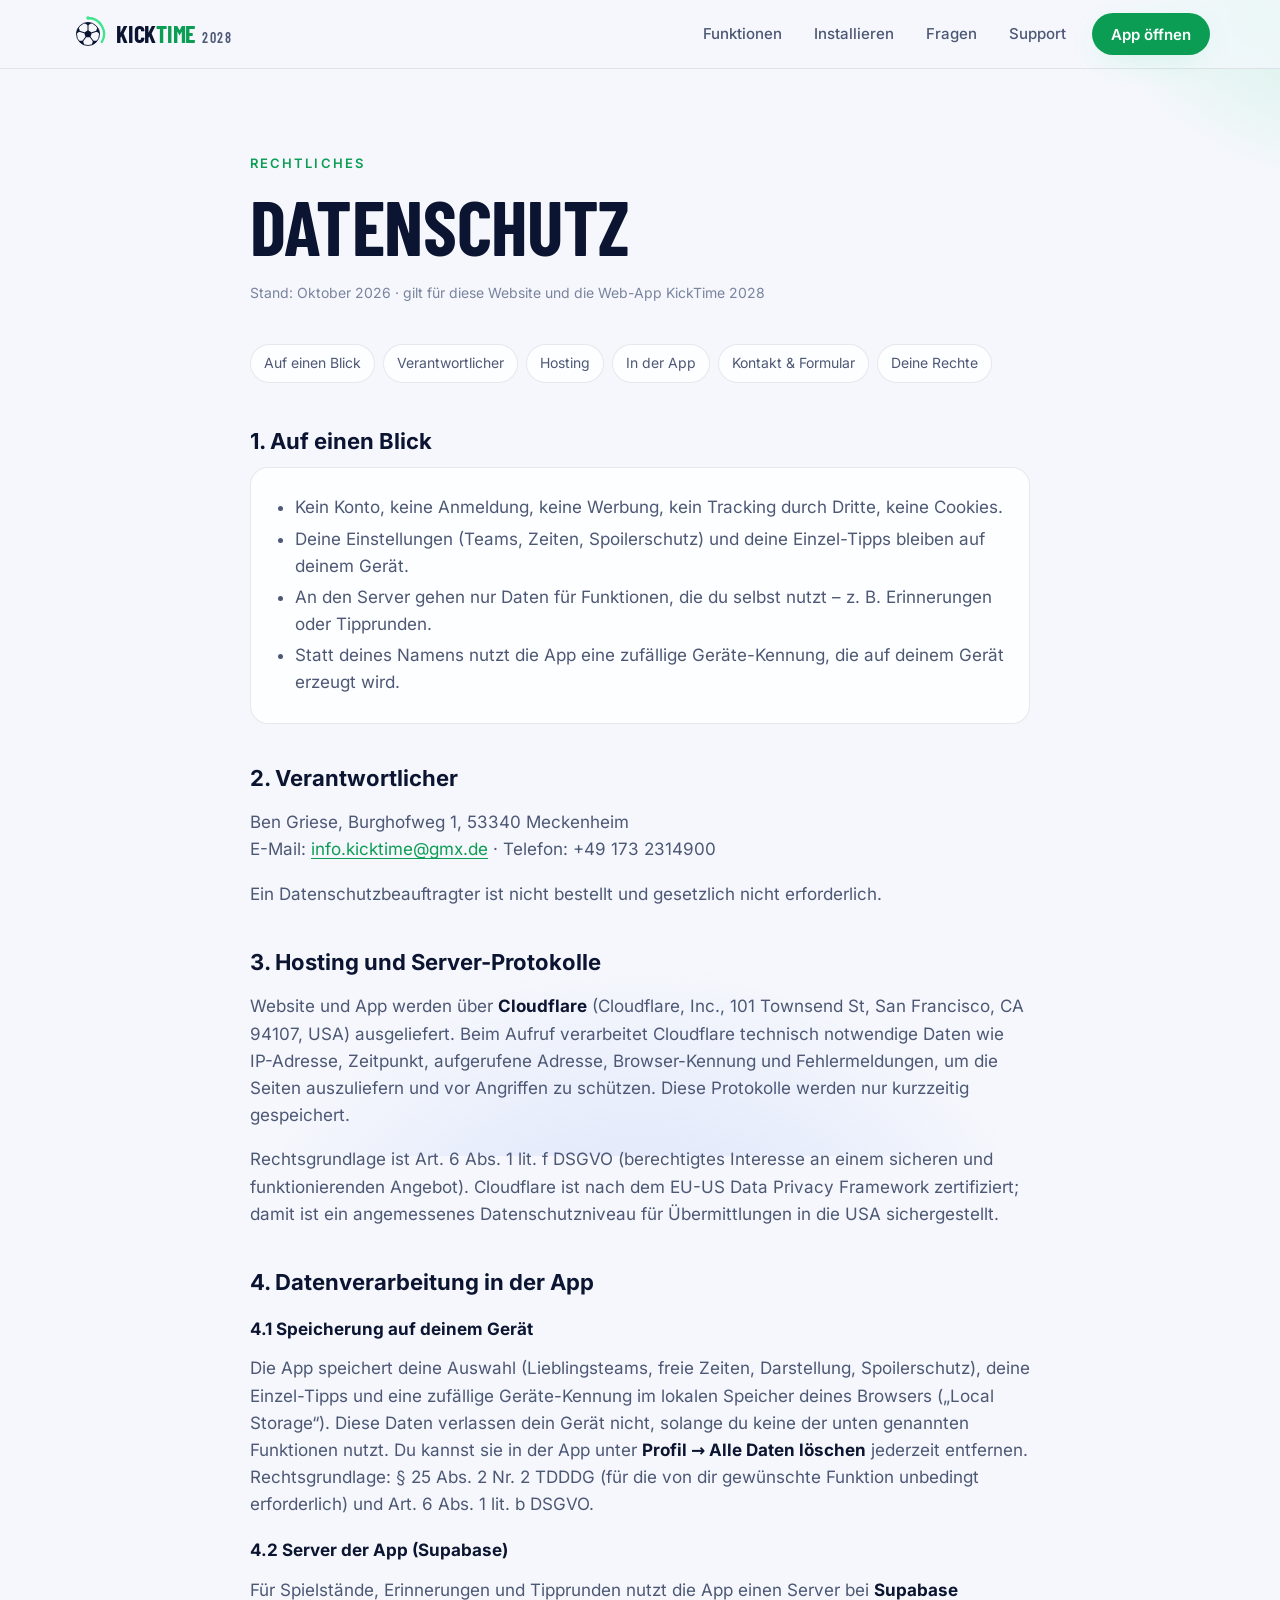
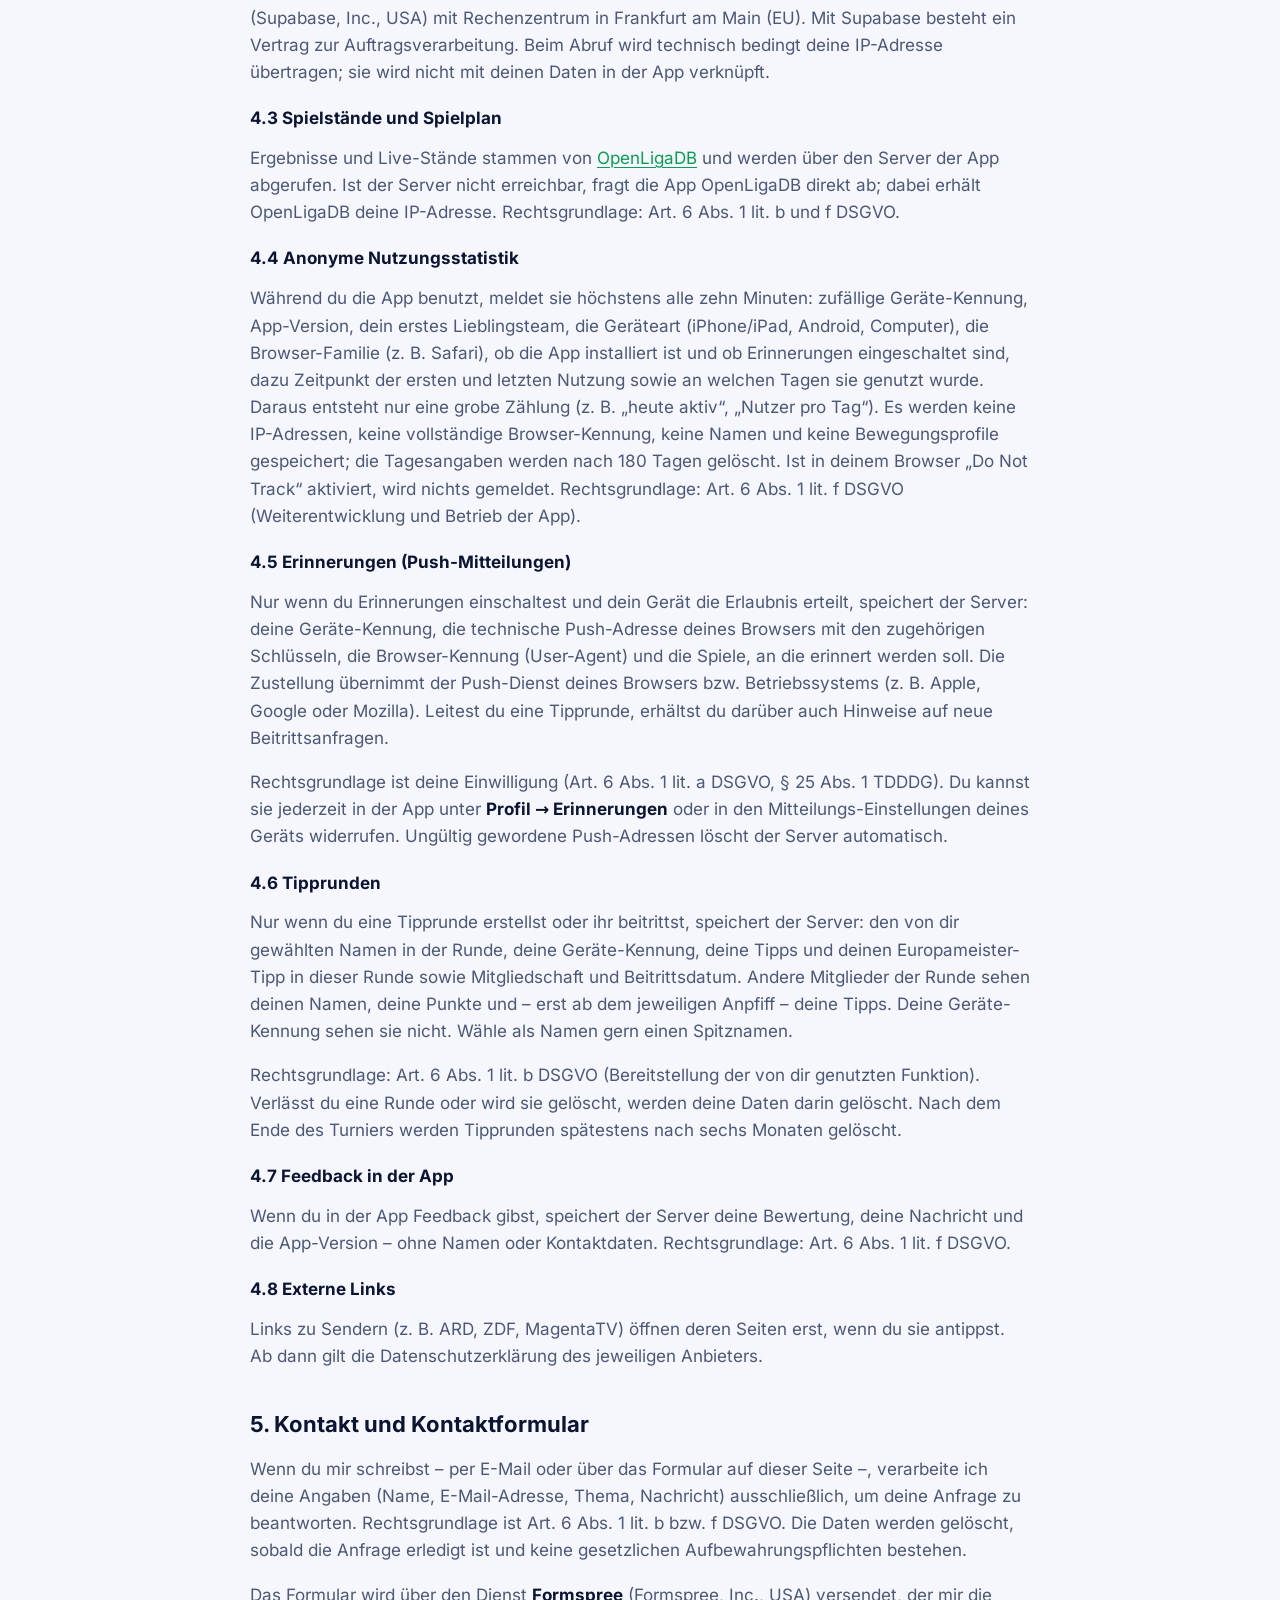
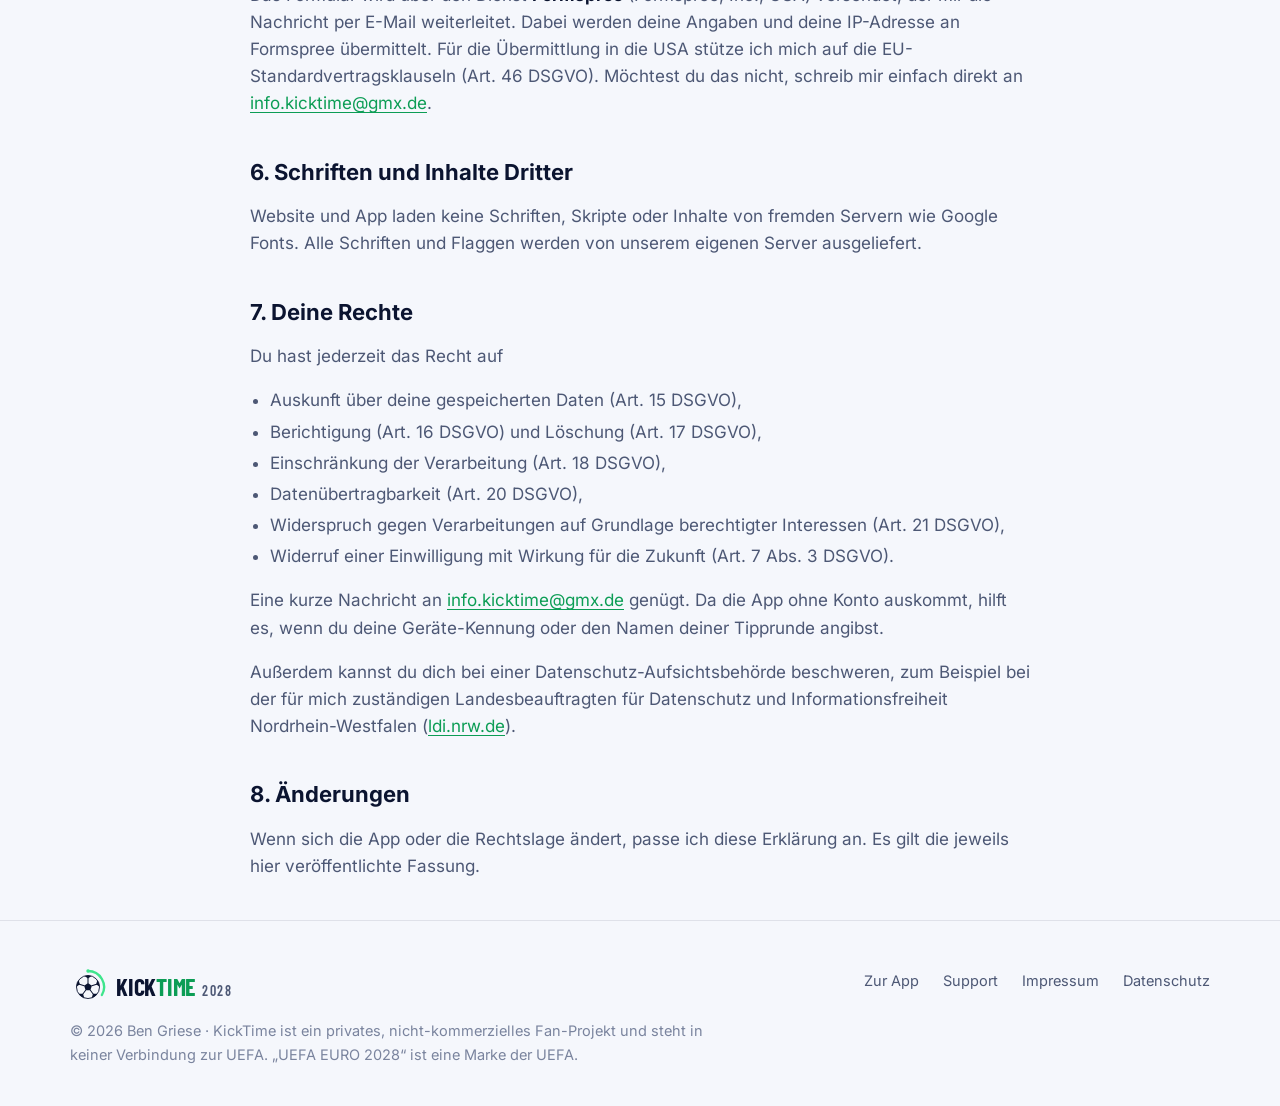
==== datenschutz.html @ e30896d9 "Datenschutz: Nutzungsstatistik genauer beschrieben Geräteart, Browser-Familie, installiert/Erinnerun" ====
<!doctype html>
<html lang="de" class="no-js">
  <head>
    <meta charset="utf-8" />
    <meta name="viewport" content="width=device-width, initial-scale=1, viewport-fit=cover" />
    <title>Datenschutz · KickTime 2028</title>
    <meta name="description" content="Datenschutzerklärung für die Website und die Web-App KickTime 2028." />
    <meta name="theme-color" content="#070c1b" />
    <link rel="icon" href="favicon.svg" type="image/svg+xml" />
    <link rel="apple-touch-icon" href="apple-touch-icon.png" />
    <link rel="preload" href="assets/fonts/barlow-condensed-700.woff2" as="font" type="font/woff2" crossorigin />
        <link rel="stylesheet" href="assets/css/style.css" />
    <meta name="robots" content="noindex, follow" />
    <script>
      document.documentElement.classList.replace("no-js", "js");
    </script>
  </head>
  <body>
    <a class="skip-link" href="#inhalt">Zum Inhalt springen</a>

    <header class="site-header">
      <div class="container header-inner">
        <a class="brand" href="./" aria-label="KickTime 2028 – Startseite">
          <img src="assets/img/logo.svg" alt="" width="36" height="36" />
          <span class="wordmark">Kick<b>Time</b><small>2028</small></span>
        </a>
        <button class="menu-toggle" type="button" aria-controls="nav" aria-expanded="false">
          <span class="sr-only">Menü</span>
          <svg viewBox="0 0 24 24" fill="none" stroke="currentColor" stroke-width="2" stroke-linecap="round" aria-hidden="true">
            <path d="M4 7h16M4 12h16M4 17h16" />
          </svg>
        </button>
        <nav class="nav" id="nav" aria-label="Hauptnavigation">
          <a href="./#funktionen">Funktionen</a>
          <a href="./#installieren">Installieren</a>
          <a href="./#fragen">Fragen</a>
          <a href="./#support">Support</a>
          <a class="btn btn-primary btn-sm" href="https://app.kicktime2028.de">App öffnen</a>
        </nav>
      </div>
    </header>

    <main id="inhalt" class="legal">
      <div class="container legal-wrap">
        <span class="eyebrow">Rechtliches</span>
        <h1 class="display">Datenschutz</h1>
        <p class="updated">Stand: Oktober 2026 · gilt für diese Website und die Web-App KickTime 2028</p>

        <ul class="toc" aria-label="Inhalt">
          <li><a href="#kurz">Auf einen Blick</a></li>
          <li><a href="#verantwortlich">Verantwortlicher</a></li>
          <li><a href="#hosting">Hosting</a></li>
          <li><a href="#app">In der App</a></li>
          <li><a href="#kontakt">Kontakt &amp; Formular</a></li>
          <li><a href="#rechte">Deine Rechte</a></li>
        </ul>

        <h2 id="kurz">1. Auf einen Blick</h2>
        <div class="card">
          <ul>
            <li>Kein Konto, keine Anmeldung, keine Werbung, kein Tracking durch Dritte, keine Cookies.</li>
            <li>Deine Einstellungen (Teams, Zeiten, Spoilerschutz) und deine Einzel-Tipps bleiben auf deinem Gerät.</li>
            <li>An den Server gehen nur Daten für Funktionen, die du selbst nutzt – z. B. Erinnerungen oder Tipprunden.</li>
            <li>Statt deines Namens nutzt die App eine zufällige Geräte-Kennung, die auf deinem Gerät erzeugt wird.</li>
          </ul>
        </div>

        <h2 id="verantwortlich">2. Verantwortlicher</h2>
        <p>
          Ben Griese, Burghofweg 1, 53340 Meckenheim<br />
          E-Mail: <a href="mailto:info.kicktime@gmx.de">info.kicktime@gmx.de</a> · Telefon: +49 173 2314900
        </p>
        <p>Ein Datenschutzbeauftragter ist nicht bestellt und gesetzlich nicht erforderlich.</p>

        <h2 id="hosting">3. Hosting und Server-Protokolle</h2>
        <p>
          Website und App werden über <strong>Cloudflare</strong> (Cloudflare, Inc., 101 Townsend St,
          San Francisco, CA 94107, USA) ausgeliefert. Beim Aufruf verarbeitet Cloudflare technisch
          notwendige Daten wie IP-Adresse, Zeitpunkt, aufgerufene Adresse, Browser-Kennung und
          Fehlermeldungen, um die Seiten auszuliefern und vor Angriffen zu schützen. Diese Protokolle
          werden nur kurzzeitig gespeichert.
        </p>
        <p>
          Rechtsgrundlage ist Art. 6 Abs. 1 lit. f DSGVO (berechtigtes Interesse an einem sicheren und
          funktionierenden Angebot). Cloudflare ist nach dem EU-US Data Privacy Framework zertifiziert;
          damit ist ein angemessenes Datenschutzniveau für Übermittlungen in die USA sichergestellt.
        </p>

        <h2 id="app">4. Datenverarbeitung in der App</h2>

        <h3>4.1 Speicherung auf deinem Gerät</h3>
        <p>
          Die App speichert deine Auswahl (Lieblingsteams, freie Zeiten, Darstellung, Spoilerschutz),
          deine Einzel-Tipps und eine zufällige Geräte-Kennung im lokalen Speicher deines Browsers
          („Local Storage“). Diese Daten verlassen dein Gerät nicht, solange du keine der unten
          genannten Funktionen nutzt. Du kannst sie in der App unter <strong>Profil → Alle Daten löschen</strong>
          jederzeit entfernen. Rechtsgrundlage: § 25 Abs. 2 Nr. 2 TDDDG (für die von dir gewünschte
          Funktion unbedingt erforderlich) und Art. 6 Abs. 1 lit. b DSGVO.
        </p>

        <h3>4.2 Server der App (Supabase)</h3>
        <p>
          Für Spielstände, Erinnerungen und Tipprunden nutzt die App einen Server bei
          <strong>Supabase</strong> (Supabase, Inc., USA) mit Rechenzentrum in Frankfurt am Main (EU).
          Mit Supabase besteht ein Vertrag zur Auftragsverarbeitung. Beim Abruf wird technisch bedingt
          deine IP-Adresse übertragen; sie wird nicht mit deinen Daten in der App verknüpft.
        </p>

        <h3>4.3 Spielstände und Spielplan</h3>
        <p>
          Ergebnisse und Live-Stände stammen von <a href="https://www.openligadb.de" rel="noopener">OpenLigaDB</a>
          und werden über den Server der App abgerufen. Ist der Server nicht erreichbar, fragt die App
          OpenLigaDB direkt ab; dabei erhält OpenLigaDB deine IP-Adresse. Rechtsgrundlage: Art. 6 Abs. 1
          lit. b und f DSGVO.
        </p>

        <h3>4.4 Anonyme Nutzungsstatistik</h3>
        <p>
          Während du die App benutzt, meldet sie höchstens alle zehn Minuten: zufällige
          Geräte-Kennung, App-Version, dein erstes Lieblingsteam, die Geräteart (iPhone/iPad,
          Android, Computer), die Browser-Familie (z.&nbsp;B. Safari), ob die App installiert ist und
          ob Erinnerungen eingeschaltet sind, dazu Zeitpunkt der ersten und letzten Nutzung sowie
          an welchen Tagen sie genutzt wurde. Daraus entsteht nur eine grobe Zählung (z.&nbsp;B.
          „heute aktiv“, „Nutzer pro Tag“). Es werden keine IP-Adressen, keine vollständige
          Browser-Kennung, keine Namen und keine Bewegungsprofile gespeichert; die Tagesangaben
          werden nach 180 Tagen gelöscht. Ist in deinem Browser „Do Not Track“ aktiviert, wird nichts
          gemeldet. Rechtsgrundlage: Art. 6 Abs. 1 lit. f DSGVO (Weiterentwicklung und Betrieb der
          App).
        </p>

        <h3>4.5 Erinnerungen (Push-Mitteilungen)</h3>
        <p>
          Nur wenn du Erinnerungen einschaltest und dein Gerät die Erlaubnis erteilt, speichert der
          Server: deine Geräte-Kennung, die technische Push-Adresse deines Browsers mit den zugehörigen
          Schlüsseln, die Browser-Kennung (User-Agent) und die Spiele, an die erinnert werden soll. Die
          Zustellung übernimmt der Push-Dienst deines Browsers bzw. Betriebssystems (z. B. Apple,
          Google oder Mozilla). Leitest du eine Tipprunde, erhältst du darüber auch Hinweise auf neue
          Beitrittsanfragen.
        </p>
        <p>
          Rechtsgrundlage ist deine Einwilligung (Art. 6 Abs. 1 lit. a DSGVO, § 25 Abs. 1 TDDDG). Du
          kannst sie jederzeit in der App unter <strong>Profil → Erinnerungen</strong> oder in den
          Mitteilungs-Einstellungen deines Geräts widerrufen. Ungültig gewordene Push-Adressen löscht
          der Server automatisch.
        </p>

        <h3>4.6 Tipprunden</h3>
        <p>
          Nur wenn du eine Tipprunde erstellst oder ihr beitrittst, speichert der Server: den von dir
          gewählten Namen in der Runde, deine Geräte-Kennung, deine Tipps und deinen Europameister-Tipp
          in dieser Runde sowie Mitgliedschaft und Beitrittsdatum. Andere Mitglieder der Runde sehen
          deinen Namen, deine Punkte und – erst ab dem jeweiligen Anpfiff – deine Tipps. Deine
          Geräte-Kennung sehen sie nicht. Wähle als Namen gern einen Spitznamen.
        </p>
        <p>
          Rechtsgrundlage: Art. 6 Abs. 1 lit. b DSGVO (Bereitstellung der von dir genutzten Funktion).
          Verlässt du eine Runde oder wird sie gelöscht, werden deine Daten darin gelöscht. Nach dem
          Ende des Turniers werden Tipprunden spätestens nach sechs Monaten gelöscht.
        </p>

        <h3>4.7 Feedback in der App</h3>
        <p>
          Wenn du in der App Feedback gibst, speichert der Server deine Bewertung, deine Nachricht und
          die App-Version – ohne Namen oder Kontaktdaten. Rechtsgrundlage: Art. 6 Abs. 1 lit. f DSGVO.
        </p>

        <h3>4.8 Externe Links</h3>
        <p>
          Links zu Sendern (z. B. ARD, ZDF, MagentaTV) öffnen deren Seiten erst, wenn du sie antippst.
          Ab dann gilt die Datenschutzerklärung des jeweiligen Anbieters.
        </p>

        <h2 id="kontakt">5. Kontakt und Kontaktformular</h2>
        <p>
          Wenn du mir schreibst – per E-Mail oder über das Formular auf dieser Seite –, verarbeite ich
          deine Angaben (Name, E-Mail-Adresse, Thema, Nachricht) ausschließlich, um deine Anfrage zu
          beantworten. Rechtsgrundlage ist Art. 6 Abs. 1 lit. b bzw. f DSGVO. Die Daten werden gelöscht,
          sobald die Anfrage erledigt ist und keine gesetzlichen Aufbewahrungspflichten bestehen.
        </p>
        <p>
          Das Formular wird über den Dienst <strong>Formspree</strong> (Formspree, Inc., USA)
          versendet, der mir die Nachricht per E-Mail weiterleitet. Dabei werden deine Angaben und deine
          IP-Adresse an Formspree übermittelt. Für die Übermittlung in die USA stütze ich mich auf die
          EU-Standardvertragsklauseln (Art. 46 DSGVO). Möchtest du das nicht, schreib mir einfach direkt
          an <a href="mailto:info.kicktime@gmx.de">info.kicktime@gmx.de</a>.
        </p>

        <h2>6. Schriften und Inhalte Dritter</h2>
        <p>
          Website und App laden keine Schriften, Skripte oder Inhalte von fremden Servern wie Google
          Fonts. Alle Schriften und Flaggen werden von unserem eigenen Server ausgeliefert.
        </p>

        <h2 id="rechte">7. Deine Rechte</h2>
        <p>Du hast jederzeit das Recht auf</p>
        <ul>
          <li>Auskunft über deine gespeicherten Daten (Art. 15 DSGVO),</li>
          <li>Berichtigung (Art. 16 DSGVO) und Löschung (Art. 17 DSGVO),</li>
          <li>Einschränkung der Verarbeitung (Art. 18 DSGVO),</li>
          <li>Datenübertragbarkeit (Art. 20 DSGVO),</li>
          <li>Widerspruch gegen Verarbeitungen auf Grundlage berechtigter Interessen (Art. 21 DSGVO),</li>
          <li>Widerruf einer Einwilligung mit Wirkung für die Zukunft (Art. 7 Abs. 3 DSGVO).</li>
        </ul>
        <p>
          Eine kurze Nachricht an <a href="mailto:info.kicktime@gmx.de">info.kicktime@gmx.de</a> genügt.
          Da die App ohne Konto auskommt, hilft es, wenn du deine Geräte-Kennung oder den Namen deiner
          Tipprunde angibst.
        </p>
        <p>
          Außerdem kannst du dich bei einer Datenschutz-Aufsichtsbehörde beschweren, zum Beispiel bei
          der für mich zuständigen Landesbeauftragten für Datenschutz und Informationsfreiheit
          Nordrhein-Westfalen (<a href="https://www.ldi.nrw.de" rel="noopener">ldi.nrw.de</a>).
        </p>

        <h2>8. Änderungen</h2>
        <p>
          Wenn sich die App oder die Rechtslage ändert, passe ich diese Erklärung an. Es gilt die jeweils
          hier veröffentlichte Fassung.
        </p>
      </div>
    </main>

    <footer class="site-footer">
      <div class="container">
        <div class="footer-grid">
          <a class="brand" href="./" aria-label="KickTime 2028 – Startseite">
            <img src="assets/img/logo.svg" alt="" width="32" height="32" />
            <span class="wordmark">Kick<b>Time</b><small>2028</small></span>
          </a>
          <nav class="footer-links" aria-label="Rechtliches">
            <a href="https://app.kicktime2028.de">Zur App</a>
            <a href="./#support">Support</a>
            <a href="impressum.html">Impressum</a>
            <a href="datenschutz.html">Datenschutz</a>
          </nav>
        </div>
        <p>
          © <span data-year>2026</span> Ben Griese · KickTime ist ein privates, nicht-kommerzielles Fan-Projekt und steht in keiner Verbindung zur UEFA. „UEFA EURO 2028“ ist eine Marke der UEFA.
        </p>
      </div>
    </footer>

    <script src="assets/js/main.js" defer></script>
  </body>
</html>
---- assets/css/style.css ----
/* ==========================================================================
   KickTime 2028 – Support- & Infoseite
   Farben und Schriften wie in der App (dunkles Navy, Rasengrün).
   ========================================================================== */

@font-face {
  font-family: "Inter";
  font-style: normal;
  font-weight: 100 900;
  font-display: swap;
  src: url("../fonts/inter-latin-wght.woff2") format("woff2-variations");
}
@font-face {
  font-family: "Barlow Condensed";
  font-style: normal;
  font-weight: 600;
  font-display: swap;
  src: url("../fonts/barlow-condensed-600.woff2") format("woff2");
}
@font-face {
  font-family: "Barlow Condensed";
  font-style: normal;
  font-weight: 700;
  font-display: swap;
  src: url("../fonts/barlow-condensed-700.woff2") format("woff2");
}

:root {
  --bg: #070c1b;
  --bg-2: #0b1430;
  --card: rgba(255, 255, 255, 0.045);
  --card-solid: #111a33;
  --card-hover: rgba(255, 255, 255, 0.075);
  --border: rgba(255, 255, 255, 0.09);
  --border-strong: rgba(255, 255, 255, 0.16);
  --text: #f3f5fb;
  --muted: #a3acc4;
  --faint: #6f7a96;
  --primary: #3ee58c;
  --primary-ink: #052615;
  --primary-soft: rgba(62, 229, 140, 0.12);
  --gold: #f4c95d;
  --live: #ff5a4f;
  --glow-1: rgba(62, 229, 140, 0.22);
  --glow-2: rgba(70, 110, 255, 0.22);
  --shadow: 0 30px 80px -20px rgba(0, 0, 0, 0.6);
  --radius: 22px;
  --display: "Barlow Condensed", "Inter", system-ui, sans-serif;
  --sans: "Inter", system-ui, -apple-system, "Segoe UI", Roboto, sans-serif;
  color-scheme: dark;
}

@media (prefers-color-scheme: light) {
  :root {
    --bg: #f5f7fc;
    --bg-2: #eaeef8;
    --card: rgba(255, 255, 255, 0.8);
    --card-solid: #ffffff;
    --card-hover: #ffffff;
    --border: rgba(11, 20, 48, 0.09);
    --border-strong: rgba(11, 20, 48, 0.16);
    --text: #0b1430;
    --muted: #4d5875;
    --faint: #7a849e;
    --primary: #0c9d55;
    --primary-ink: #ffffff;
    --primary-soft: rgba(12, 157, 85, 0.1);
    --gold: #b7860b;
    --glow-1: rgba(62, 229, 140, 0.25);
    --glow-2: rgba(90, 130, 255, 0.18);
    --shadow: 0 30px 70px -25px rgba(11, 20, 48, 0.35);
    color-scheme: light;
  }
}

*,
*::before,
*::after {
  box-sizing: border-box;
}

html {
  scroll-behavior: smooth;
  scroll-padding-top: 84px;
  -webkit-text-size-adjust: 100%;
}

body {
  margin: 0;
  font-family: var(--sans);
  font-size: 17px;
  line-height: 1.6;
  color: var(--text);
  background: var(--bg);
  -webkit-font-smoothing: antialiased;
  overflow-x: hidden;
}

/* weiche Lichtflecken im Hintergrund */
body::before {
  content: "";
  position: fixed;
  inset: -20vmax;
  z-index: -1;
  background:
    radial-gradient(40vmax 30vmax at 15% 0%, var(--glow-2), transparent 60%),
    radial-gradient(35vmax 30vmax at 90% 15%, var(--glow-1), transparent 60%),
    radial-gradient(50vmax 40vmax at 50% 110%, var(--glow-2), transparent 65%);
  pointer-events: none;
}

img {
  max-width: 100%;
  display: block;
}

a {
  color: var(--primary);
  text-decoration-thickness: 1px;
  text-underline-offset: 3px;
}

:focus-visible {
  outline: 3px solid var(--primary);
  outline-offset: 3px;
  border-radius: 8px;
}

.container {
  width: min(1140px, 100% - 32px);
  margin-inline: auto;
}

.sr-only {
  position: absolute;
  width: 1px;
  height: 1px;
  overflow: hidden;
  clip: rect(0 0 0 0);
  white-space: nowrap;
}

.skip-link {
  position: absolute;
  left: 16px;
  top: -60px;
  z-index: 100;
  padding: 10px 16px;
  border-radius: 999px;
  background: var(--primary);
  color: var(--primary-ink);
  font-weight: 600;
  text-decoration: none;
}
.skip-link:focus {
  top: 12px;
}

/* ---------- Typo ---------- */

h1,
h2,
h3 {
  margin: 0;
  line-height: 1.05;
}

.display {
  font-family: var(--display);
  font-weight: 700;
  text-transform: uppercase;
  letter-spacing: -0.005em;
}

.eyebrow {
  display: inline-flex;
  align-items: center;
  gap: 8px;
  font-size: 13px;
  font-weight: 600;
  letter-spacing: 0.16em;
  text-transform: uppercase;
  color: var(--primary);
}

.lead {
  font-size: clamp(17px, 2.2vw, 20px);
  color: var(--muted);
  max-width: 34em;
}

.section-head {
  max-width: 720px;
  margin-bottom: 40px;
}
.section-head h2 {
  font-size: clamp(36px, 5.5vw, 56px);
  margin: 10px 0 14px;
}
.section-head p {
  margin: 0;
  color: var(--muted);
  font-size: 18px;
}
.center {
  text-align: center;
  margin-inline: auto;
}

/* ---------- Knöpfe ---------- */

.btn {
  display: inline-flex;
  align-items: center;
  justify-content: center;
  gap: 10px;
  min-height: 52px;
  padding: 0 26px;
  border-radius: 999px;
  border: 1px solid transparent;
  font: 600 16px/1 var(--sans);
  text-decoration: none;
  cursor: pointer;
  transition:
    transform 0.15s ease,
    background-color 0.2s ease,
    border-color 0.2s ease,
    box-shadow 0.2s ease;
}
.btn:active {
  transform: scale(0.98);
}
.btn svg {
  width: 18px;
  height: 18px;
  flex: none;
}
.btn-primary {
  background: var(--primary);
  color: var(--primary-ink);
  box-shadow: 0 10px 30px -10px var(--glow-1);
}
.btn-primary:hover {
  box-shadow: 0 14px 40px -10px var(--primary);
}
.btn-ghost {
  background: var(--card);
  border-color: var(--border-strong);
  color: var(--text);
  backdrop-filter: blur(10px);
}
.btn-ghost:hover {
  background: var(--card-hover);
}
.btn-sm {
  min-height: 42px;
  padding: 0 18px;
  font-size: 15px;
}

/* ---------- Kopfzeile ---------- */

.site-header {
  position: sticky;
  top: 0;
  z-index: 50;
  backdrop-filter: saturate(160%) blur(16px);
  -webkit-backdrop-filter: saturate(160%) blur(16px);
  background: color-mix(in srgb, var(--bg) 72%, transparent);
  border-bottom: 1px solid var(--border);
}
.header-inner {
  display: flex;
  align-items: center;
  justify-content: space-between;
  gap: 16px;
  height: 68px;
}
.brand {
  display: inline-flex;
  align-items: center;
  gap: 10px;
  color: var(--text);
  text-decoration: none;
}
.brand img {
  width: 36px;
  height: 36px;
}
.wordmark {
  font-family: var(--display);
  font-weight: 700;
  font-size: 24px;
  text-transform: uppercase;
  letter-spacing: -0.01em;
  line-height: 1;
}
.wordmark b {
  color: var(--primary);
  font-weight: 700;
}
.wordmark small {
  margin-left: 6px;
  font-size: 14px;
  font-weight: 600;
  letter-spacing: 0.12em;
  color: var(--muted);
}
.nav {
  display: flex;
  align-items: center;
  gap: 4px;
}
.nav a:not(.btn) {
  padding: 8px 14px;
  border-radius: 999px;
  color: var(--muted);
  font-size: 15px;
  font-weight: 500;
  text-decoration: none;
  transition:
    color 0.2s,
    background-color 0.2s;
}
.nav a:not(.btn):hover,
.nav a[aria-current="page"] {
  color: var(--text);
  background: var(--card);
}
.nav .btn {
  margin-left: 8px;
}
.menu-toggle {
  display: none;
}

@media (max-width: 860px) {
  .menu-toggle {
    display: inline-flex;
    align-items: center;
    justify-content: center;
    width: 44px;
    height: 44px;
    border-radius: 999px;
    border: 1px solid var(--border-strong);
    background: var(--card);
    color: var(--text);
    cursor: pointer;
  }
  .menu-toggle svg {
    width: 22px;
    height: 22px;
  }
  .nav {
    position: absolute;
    top: 68px;
    left: 0;
    right: 0;
    flex-direction: column;
    align-items: stretch;
    gap: 2px;
    padding: 12px 16px 20px;
    background: var(--bg);
    border-bottom: 1px solid var(--border);
    box-shadow: var(--shadow);
    display: none;
  }
  .nav.open {
    display: flex;
  }
  .nav a:not(.btn) {
    padding: 14px 12px;
    font-size: 17px;
  }
  .nav .btn {
    margin: 10px 0 0;
  }
}

/* ---------- Hero ---------- */

.hero {
  padding: clamp(48px, 9vw, 110px) 0 clamp(56px, 8vw, 100px);
}
.hero-grid {
  display: grid;
  grid-template-columns: 1.05fr 1fr;
  gap: 48px;
  align-items: center;
}
.hero h1 {
  font-size: clamp(52px, 8.4vw, 104px);
  line-height: 0.92;
  margin: 18px 0 22px;
}
.hero h1 span {
  color: var(--primary);
}
.hero-actions {
  display: flex;
  flex-wrap: wrap;
  gap: 12px;
  margin-top: 32px;
}
.hero-facts {
  display: flex;
  flex-wrap: wrap;
  gap: 10px 22px;
  margin: 28px 0 0;
  padding: 0;
  list-style: none;
  color: var(--muted);
  font-size: 15px;
}
.hero-facts li {
  display: inline-flex;
  align-items: center;
  gap: 8px;
}
.hero-facts svg {
  width: 18px;
  height: 18px;
  color: var(--primary);
}

.pill {
  display: inline-flex;
  align-items: center;
  gap: 8px;
  padding: 7px 14px;
  border-radius: 999px;
  border: 1px solid var(--border-strong);
  background: var(--card);
  font-size: 13.5px;
  font-weight: 600;
  color: var(--muted);
}
.pill .dot {
  width: 8px;
  height: 8px;
  border-radius: 50%;
  background: var(--primary);
  box-shadow: 0 0 0 4px var(--primary-soft);
}

/* Handy-Rahmen */
.phones {
  position: relative;
  height: clamp(520px, 62vw, 640px);
}
.phone {
  position: absolute;
  width: clamp(230px, 27vw, 300px);
  aspect-ratio: 390 / 844;
  padding: 10px;
  border-radius: 46px;
  background: linear-gradient(160deg, #2a3350, #0d1326);
  box-shadow:
    var(--shadow),
    inset 0 0 0 1px rgba(255, 255, 255, 0.12);
}
.phone::before {
  content: "";
  position: absolute;
  top: 18px;
  left: 50%;
  width: 30%;
  height: 22px;
  translate: -50% 0;
  border-radius: 999px;
  background: #000;
  z-index: 2;
}
.phone img {
  width: 100%;
  height: 100%;
  object-fit: cover;
  object-position: top;
  border-radius: 37px;
}
.phone-front {
  right: 4%;
  top: 0;
  z-index: 2;
  rotate: 3deg;
}
.phone-back {
  left: 2%;
  top: 70px;
  rotate: -6deg;
  opacity: 0.95;
}

@media (max-width: 900px) {
  .hero-grid {
    grid-template-columns: 1fr;
  }
  .phones {
    height: 560px;
    max-width: 480px;
    width: 100%;
    margin-inline: auto;
  }
  .phone {
    width: 240px;
  }
  .phone-front {
    right: 0;
  }
  .phone-back {
    left: 0;
  }
}
@media (max-width: 420px) {
  .phones {
    height: 470px;
  }
  .phone {
    width: 200px;
    border-radius: 38px;
    padding: 8px;
  }
  .phone img {
    border-radius: 31px;
  }
}

/* ---------- Abschnitte ---------- */

section {
  padding: clamp(64px, 9vw, 110px) 0;
}
.band {
  background: linear-gradient(180deg, transparent, var(--bg-2) 18%, var(--bg-2) 82%, transparent);
}

/* Funktionen */
.features {
  display: grid;
  grid-template-columns: repeat(3, 1fr);
  gap: 16px;
}
.feature {
  position: relative;
  padding: 28px;
  border-radius: var(--radius);
  border: 1px solid var(--border);
  background: var(--card);
  backdrop-filter: blur(10px);
  transition:
    transform 0.25s ease,
    border-color 0.25s ease,
    background-color 0.25s ease;
}
.feature:hover {
  transform: translateY(-3px);
  border-color: var(--border-strong);
  background: var(--card-hover);
}
.feature .icon {
  display: grid;
  place-items: center;
  width: 48px;
  height: 48px;
  margin-bottom: 18px;
  border-radius: 14px;
  background: var(--primary-soft);
  color: var(--primary);
}
.feature .icon svg {
  width: 24px;
  height: 24px;
}
.feature h3 {
  font-size: 19px;
  font-weight: 700;
  line-height: 1.25;
  margin-bottom: 8px;
}
.feature p {
  margin: 0;
  color: var(--muted);
  font-size: 15.5px;
}
@media (max-width: 900px) {
  .features {
    grid-template-columns: 1fr 1fr;
  }
}
@media (max-width: 600px) {
  .features {
    grid-template-columns: 1fr;
  }
}

/* Bildergalerie */
.gallery {
  display: grid;
  grid-template-columns: repeat(3, 1fr);
  gap: 28px;
  align-items: start;
}
.gallery figure {
  margin: 0;
  text-align: center;
}
.gallery .phone {
  position: relative;
  width: 100%;
  max-width: 290px;
  margin-inline: auto;
}
.gallery figcaption {
  margin-top: 20px;
}
.gallery figcaption strong {
  display: block;
  font-family: var(--display);
  font-size: 26px;
  text-transform: uppercase;
  line-height: 1.1;
}
.gallery figcaption span {
  color: var(--muted);
  font-size: 15.5px;
}
.gallery figure:nth-child(2) {
  margin-top: 40px;
}
@media (max-width: 900px) {
  .gallery {
    grid-template-columns: none;
    grid-auto-flow: column;
    grid-auto-columns: min(78%, 280px);
    overflow-x: auto;
    scroll-snap-type: x mandatory;
    padding: 8px 4px 24px;
    margin-inline: -4px;
    scrollbar-width: none;
  }
  .gallery::-webkit-scrollbar {
    display: none;
  }
  .gallery figure {
    scroll-snap-align: center;
  }
  .gallery figure:nth-child(2) {
    margin-top: 0;
  }
}

/* Installieren */
.install {
  display: grid;
  grid-template-columns: 1fr 1fr;
  gap: 16px;
}
.install-card {
  padding: 30px;
  border-radius: var(--radius);
  border: 1px solid var(--border);
  background: var(--card);
}
.install-card header {
  display: flex;
  align-items: center;
  gap: 12px;
  margin-bottom: 18px;
}
.install-card header svg {
  width: 28px;
  height: 28px;
}
.install-card h3 {
  font-family: var(--display);
  font-size: 28px;
  text-transform: uppercase;
}
.install-card small {
  display: block;
  color: var(--faint);
  font-size: 13px;
}
.steps {
  counter-reset: step;
  margin: 0;
  padding: 0;
  list-style: none;
}
.steps li {
  counter-increment: step;
  display: grid;
  grid-template-columns: 34px 1fr;
  gap: 14px;
  padding: 10px 0;
  color: var(--muted);
}
.steps li::before {
  content: counter(step);
  display: grid;
  place-items: center;
  width: 34px;
  height: 34px;
  border-radius: 50%;
  background: var(--primary-soft);
  color: var(--primary);
  font-family: var(--display);
  font-weight: 700;
  font-size: 18px;
}
.steps strong {
  color: var(--text);
  font-weight: 600;
}
.note {
  margin-top: 18px;
  padding: 14px 16px;
  border-radius: 14px;
  background: var(--primary-soft);
  color: var(--text);
  font-size: 14.5px;
}
@media (max-width: 760px) {
  .install {
    grid-template-columns: 1fr;
  }
}

/* FAQ */
.faq {
  max-width: 820px;
  margin-inline: auto;
  display: grid;
  gap: 10px;
}
.faq details {
  border-radius: 18px;
  border: 1px solid var(--border);
  background: var(--card);
  transition:
    border-color 0.2s,
    background-color 0.2s;
}
.faq details[open] {
  border-color: var(--border-strong);
  background: var(--card-hover);
}
.faq summary {
  display: flex;
  align-items: center;
  justify-content: space-between;
  gap: 16px;
  padding: 20px 22px;
  cursor: pointer;
  font-weight: 600;
  font-size: 17px;
  list-style: none;
}
.faq summary::-webkit-details-marker {
  display: none;
}
.faq summary::after {
  content: "";
  flex: none;
  width: 12px;
  height: 12px;
  border-right: 2px solid var(--muted);
  border-bottom: 2px solid var(--muted);
  rotate: 45deg;
  translate: 0 -3px;
  transition: rotate 0.2s ease;
}
.faq details[open] summary::after {
  rotate: 225deg;
  translate: 0 3px;
}
.faq .answer {
  padding: 0 22px 20px;
  color: var(--muted);
}
.faq .answer p {
  margin: 0 0 10px;
}
.faq .answer p:last-child {
  margin: 0;
}

/* Support */
.support {
  display: grid;
  grid-template-columns: 0.9fr 1.1fr;
  gap: 24px;
  align-items: start;
}
.contact-cards {
  display: grid;
  gap: 12px;
}
.contact-card {
  display: flex;
  align-items: center;
  gap: 16px;
  padding: 20px;
  border-radius: 18px;
  border: 1px solid var(--border);
  background: var(--card);
  color: var(--text);
  text-decoration: none;
  transition:
    border-color 0.2s,
    background-color 0.2s;
}
a.contact-card:hover {
  border-color: var(--border-strong);
  background: var(--card-hover);
}
.contact-card .icon {
  display: grid;
  place-items: center;
  flex: none;
  width: 46px;
  height: 46px;
  border-radius: 14px;
  background: var(--primary-soft);
  color: var(--primary);
}
.contact-card .icon svg {
  width: 22px;
  height: 22px;
}
.contact-card small {
  display: block;
  color: var(--faint);
  font-size: 13px;
}
.contact-card strong {
  font-weight: 600;
  word-break: break-word;
}

.form {
  padding: 30px;
  border-radius: var(--radius);
  border: 1px solid var(--border);
  background: var(--card);
}
.form .row {
  display: grid;
  grid-template-columns: 1fr 1fr;
  gap: 14px;
}
.field {
  display: grid;
  gap: 7px;
  margin-bottom: 16px;
}
.field label {
  font-size: 14px;
  font-weight: 600;
}
.field input,
.field select,
.field textarea {
  width: 100%;
  min-height: 50px;
  padding: 12px 16px;
  border-radius: 14px;
  border: 1px solid var(--border-strong);
  background: color-mix(in srgb, var(--bg) 60%, transparent);
  color: var(--text);
  font: 16px/1.5 var(--sans);
  transition:
    border-color 0.2s,
    box-shadow 0.2s;
}
.field textarea {
  min-height: 150px;
  resize: vertical;
}
.field input:focus,
.field select:focus,
.field textarea:focus {
  outline: none;
  border-color: var(--primary);
  box-shadow: 0 0 0 4px var(--primary-soft);
}
.consent {
  display: flex;
  gap: 12px;
  align-items: flex-start;
  margin: 4px 0 20px;
  color: var(--muted);
  font-size: 14px;
}
.consent input {
  flex: none;
  width: 20px;
  height: 20px;
  margin-top: 2px;
  accent-color: var(--primary);
}
.form .btn {
  width: 100%;
}
.form-status {
  margin: 14px 0 0;
  font-size: 15px;
  min-height: 1.5em;
}
.form-status.ok {
  color: var(--primary);
}
.form-status.err {
  color: var(--live);
}
.hp {
  position: absolute;
  left: -10000px;
}
@media (max-width: 860px) {
  .support {
    grid-template-columns: 1fr;
  }
}
@media (max-width: 520px) {
  .form {
    padding: 22px;
  }
  .form .row {
    grid-template-columns: 1fr;
    gap: 0;
  }
}

/* CTA-Band */
.cta {
  position: relative;
  overflow: hidden;
  padding: clamp(36px, 6vw, 64px);
  border-radius: 32px;
  border: 1px solid var(--border-strong);
  background:
    radial-gradient(60% 120% at 100% 0%, var(--glow-1), transparent 60%),
    radial-gradient(60% 120% at 0% 100%, var(--glow-2), transparent 60%),
    var(--card-solid);
  display: flex;
  align-items: center;
  justify-content: space-between;
  gap: 28px;
  flex-wrap: wrap;
}
.cta h2 {
  font-size: clamp(34px, 5vw, 54px);
}
.cta p {
  margin: 10px 0 0;
  color: var(--muted);
}

/* ---------- Rechtstexte ---------- */

.legal {
  padding-top: clamp(40px, 7vw, 80px);
}
.legal-wrap {
  max-width: 780px;
  margin-inline: auto;
}
.legal h1 {
  font-size: clamp(46px, 8vw, 76px);
  margin: 10px 0 16px;
}
.legal .updated {
  color: var(--faint);
  font-size: 14px;
  margin: 0 0 36px;
}
.legal h2 {
  font-size: 22px;
  font-weight: 700;
  line-height: 1.3;
  margin: 40px 0 12px;
}
.legal h3 {
  font-size: 17px;
  font-weight: 700;
  margin: 24px 0 8px;
}
.legal p,
.legal li {
  color: var(--muted);
}
.legal strong {
  color: var(--text);
}
.legal ul {
  padding-left: 20px;
}
.legal li {
  margin: 4px 0;
}
.legal .card {
  padding: 22px 24px;
  border-radius: 18px;
  border: 1px solid var(--border);
  background: var(--card);
}
.legal .card p {
  margin: 0;
}
.toc {
  display: flex;
  flex-wrap: wrap;
  gap: 8px;
  margin: 0 0 8px;
  padding: 0;
  list-style: none;
}
.toc a {
  display: inline-block;
  padding: 7px 13px;
  border-radius: 999px;
  border: 1px solid var(--border);
  background: var(--card);
  color: var(--muted);
  font-size: 14px;
  text-decoration: none;
}
.toc a:hover {
  color: var(--text);
  border-color: var(--border-strong);
}

/* ---------- Fußzeile ---------- */

.site-footer {
  margin-top: 40px;
  padding: 48px 0 calc(40px + env(safe-area-inset-bottom));
  border-top: 1px solid var(--border);
  color: var(--faint);
  font-size: 14.5px;
}
.footer-grid {
  display: flex;
  justify-content: space-between;
  align-items: flex-start;
  gap: 28px;
  flex-wrap: wrap;
}
.footer-links {
  display: flex;
  flex-wrap: wrap;
  gap: 8px 24px;
}
.footer-links a {
  color: var(--muted);
  text-decoration: none;
}
.footer-links a:hover {
  color: var(--text);
}
.site-footer p {
  margin: 14px 0 0;
  max-width: 46em;
}

/* ---------- Bewegung ---------- */

.js .reveal {
  opacity: 0;
  translate: 0 18px;
  transition:
    opacity 0.7s ease,
    translate 0.7s ease;
}
.js .reveal.visible {
  opacity: 1;
  translate: 0 0;
}

@media (prefers-reduced-motion: reduce) {
  html {
    scroll-behavior: auto;
  }
  .js .reveal {
    opacity: 1;
    translate: none;
    transition: none;
  }
  * {
    transition: none !important;
  }
}

.legal .toc {
  padding: 0;
}
.legal .card ul {
  margin: 0;
}
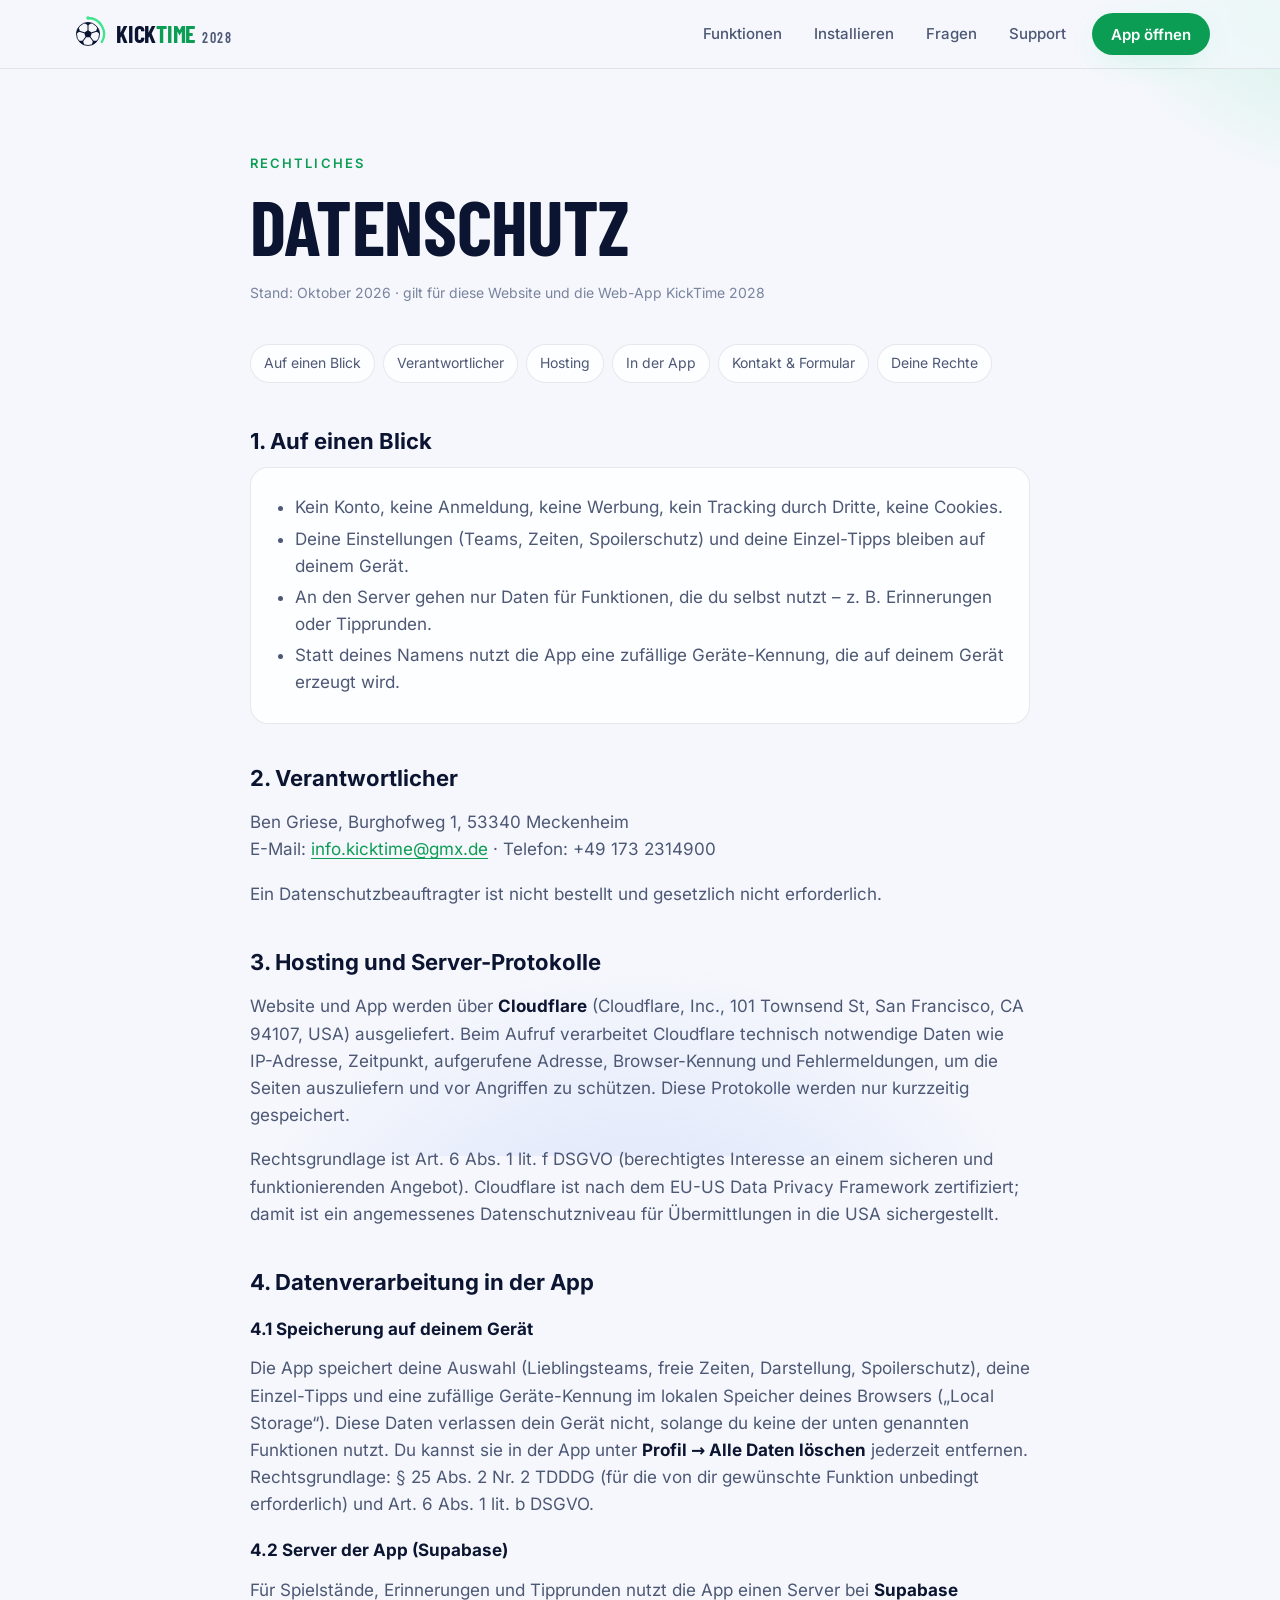
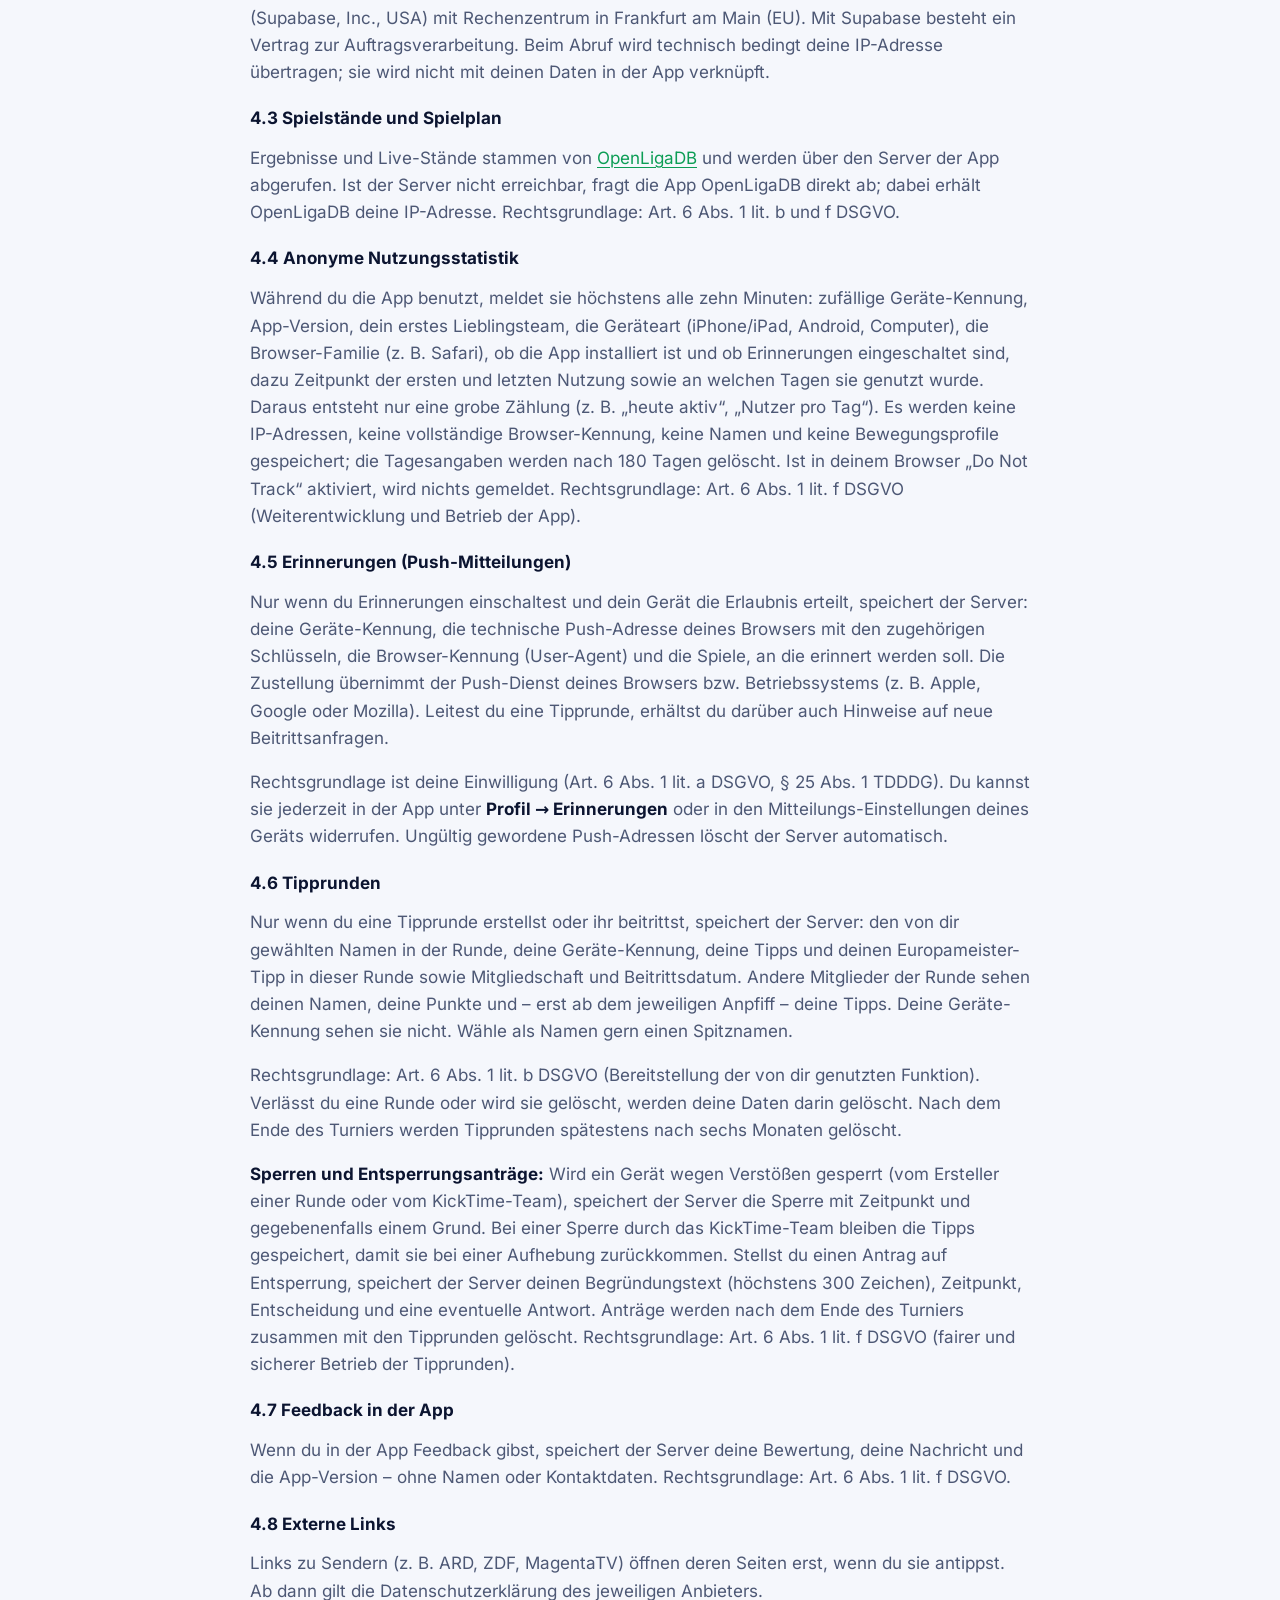
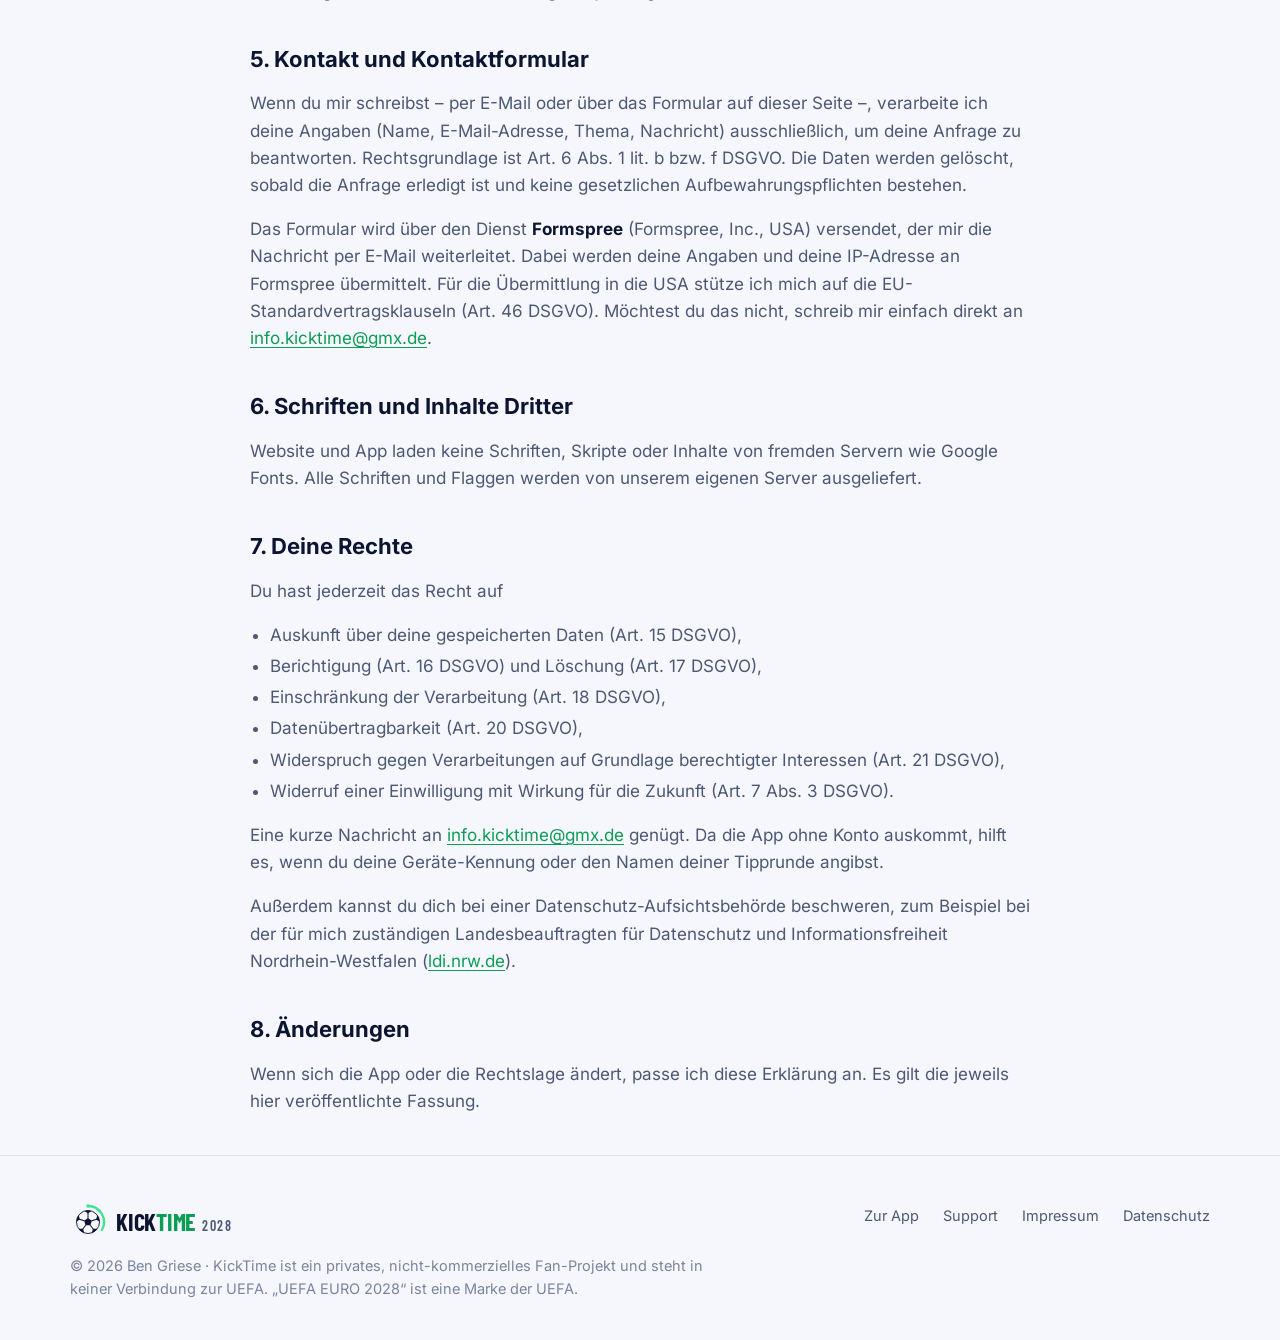
==== commit b15cba20: "Datenschutz: Sperren und Entsperrungsanträge in Tipprunden Co-Authored-By: Claude Opus 5.5 <noreply@" ====
--- a/datenschutz.html
+++ b/datenschutz.html
@@ -157,6 +157,16 @@
           Verlässt du eine Runde oder wird sie gelöscht, werden deine Daten darin gelöscht. Nach dem
           Ende des Turniers werden Tipprunden spätestens nach sechs Monaten gelöscht.
         </p>
+        <p>
+          <strong>Sperren und Entsperrungsanträge:</strong> Wird ein Gerät wegen Verstößen gesperrt
+          (vom Ersteller einer Runde oder vom KickTime-Team), speichert der Server die Sperre mit
+          Zeitpunkt und gegebenenfalls einem Grund. Bei einer Sperre durch das KickTime-Team bleiben
+          die Tipps gespeichert, damit sie bei einer Aufhebung zurückkommen. Stellst du einen Antrag
+          auf Entsperrung, speichert der Server deinen Begründungstext (höchstens 300 Zeichen),
+          Zeitpunkt, Entscheidung und eine eventuelle Antwort. Anträge werden nach dem Ende des
+          Turniers zusammen mit den Tipprunden gelöscht. Rechtsgrundlage: Art. 6 Abs. 1 lit. f DSGVO
+          (fairer und sicherer Betrieb der Tipprunden).
+        </p>
 
         <h3>4.7 Feedback in der App</h3>
         <p>
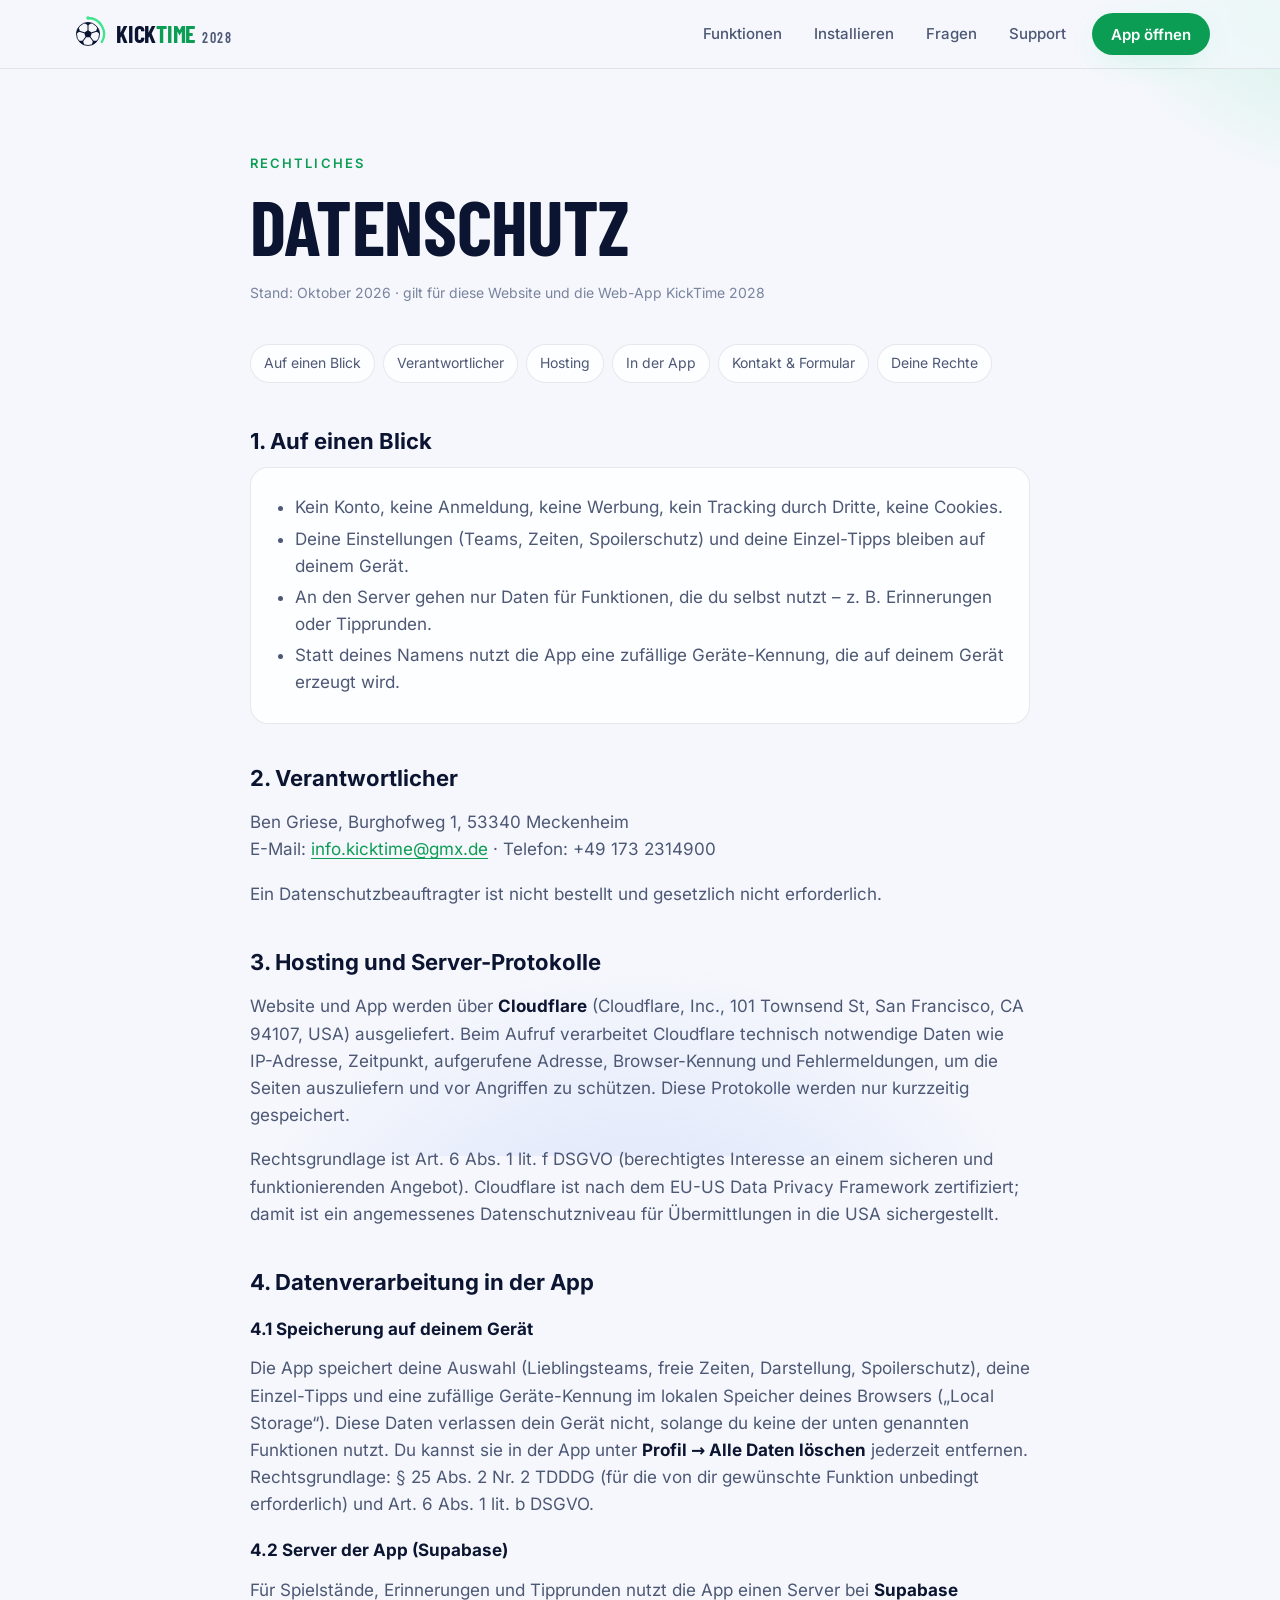
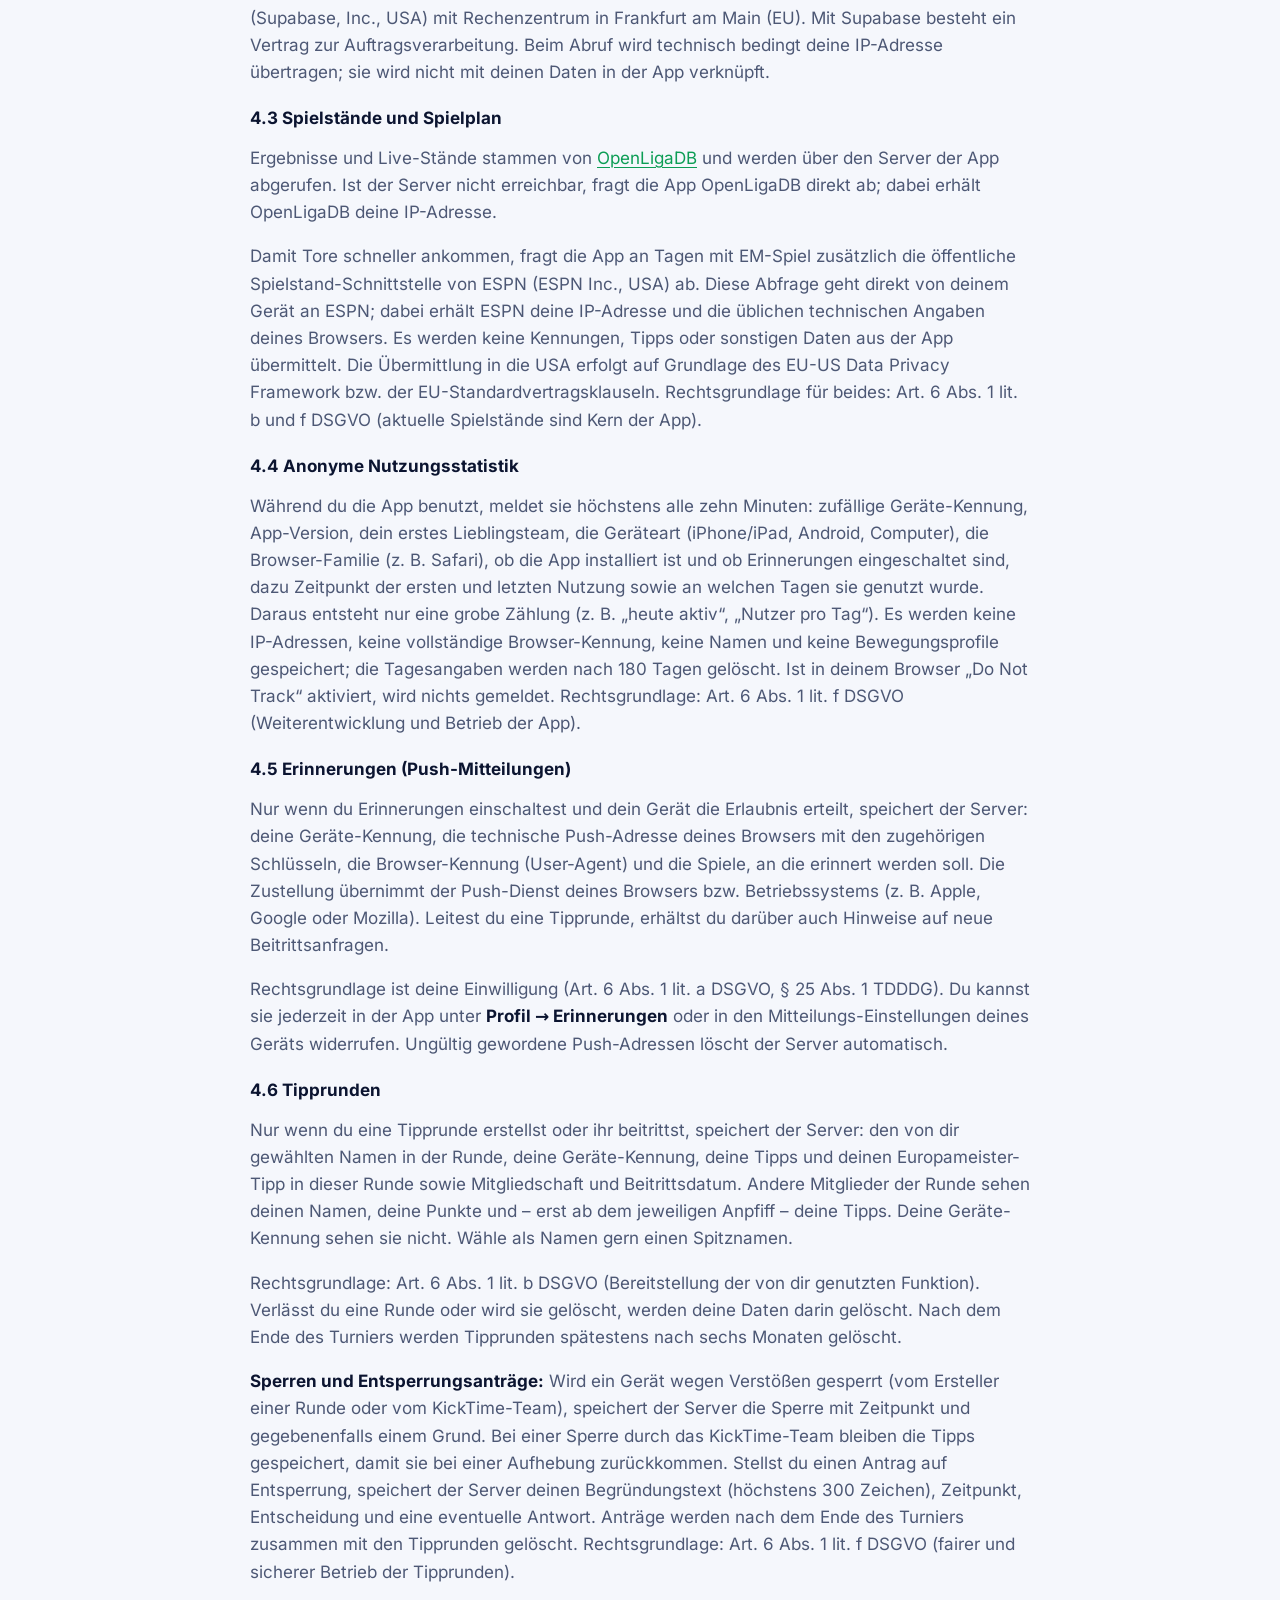
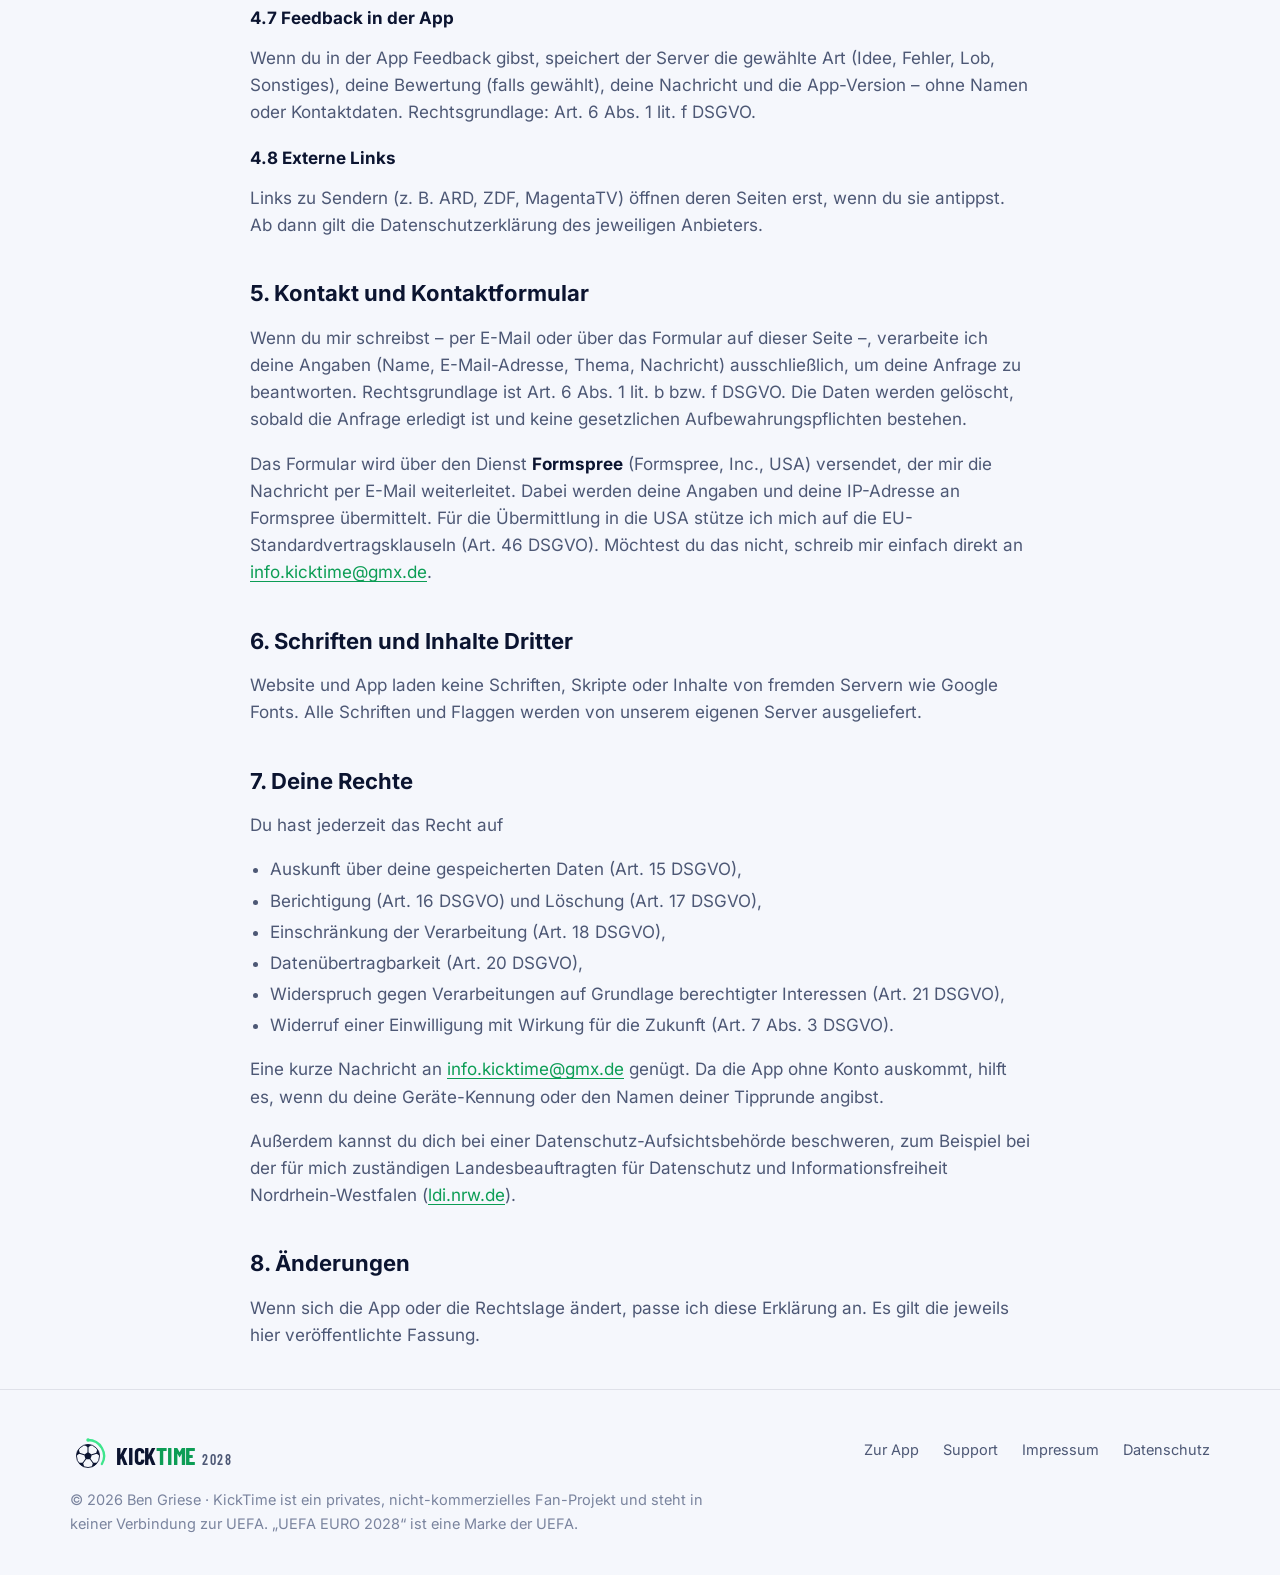
==== commit a9c2369a: "Datenschutz: ESPN als Zweitquelle für Spielstände, Feedback-Kategorie Die App KickTime 2028 fragt an" ====
--- a/datenschutz.html
+++ b/datenschutz.html
@@ -110,8 +110,16 @@
         <p>
           Ergebnisse und Live-Stände stammen von <a href="https://www.openligadb.de" rel="noopener">OpenLigaDB</a>
           und werden über den Server der App abgerufen. Ist der Server nicht erreichbar, fragt die App
-          OpenLigaDB direkt ab; dabei erhält OpenLigaDB deine IP-Adresse. Rechtsgrundlage: Art. 6 Abs. 1
-          lit. b und f DSGVO.
+          OpenLigaDB direkt ab; dabei erhält OpenLigaDB deine IP-Adresse.
+        </p>
+        <p>
+          Damit Tore schneller ankommen, fragt die App an Tagen mit EM-Spiel zusätzlich die öffentliche
+          Spielstand-Schnittstelle von ESPN (ESPN Inc., USA) ab. Diese Abfrage geht direkt von deinem
+          Gerät an ESPN; dabei erhält ESPN deine IP-Adresse und die üblichen technischen Angaben deines
+          Browsers. Es werden keine Kennungen, Tipps oder sonstigen Daten aus der App übermittelt. Die
+          Übermittlung in die USA erfolgt auf Grundlage des EU-US Data Privacy Framework bzw. der
+          EU-Standardvertragsklauseln. Rechtsgrundlage für beides: Art. 6 Abs. 1 lit. b und f DSGVO
+          (aktuelle Spielstände sind Kern der App).
         </p>
 
         <h3>4.4 Anonyme Nutzungsstatistik</h3>
@@ -170,8 +178,9 @@
 
         <h3>4.7 Feedback in der App</h3>
         <p>
-          Wenn du in der App Feedback gibst, speichert der Server deine Bewertung, deine Nachricht und
-          die App-Version – ohne Namen oder Kontaktdaten. Rechtsgrundlage: Art. 6 Abs. 1 lit. f DSGVO.
+          Wenn du in der App Feedback gibst, speichert der Server die gewählte Art (Idee, Fehler, Lob,
+          Sonstiges), deine Bewertung (falls gewählt), deine Nachricht und die App-Version – ohne Namen
+          oder Kontaktdaten. Rechtsgrundlage: Art. 6 Abs. 1 lit. f DSGVO.
         </p>
 
         <h3>4.8 Externe Links</h3>
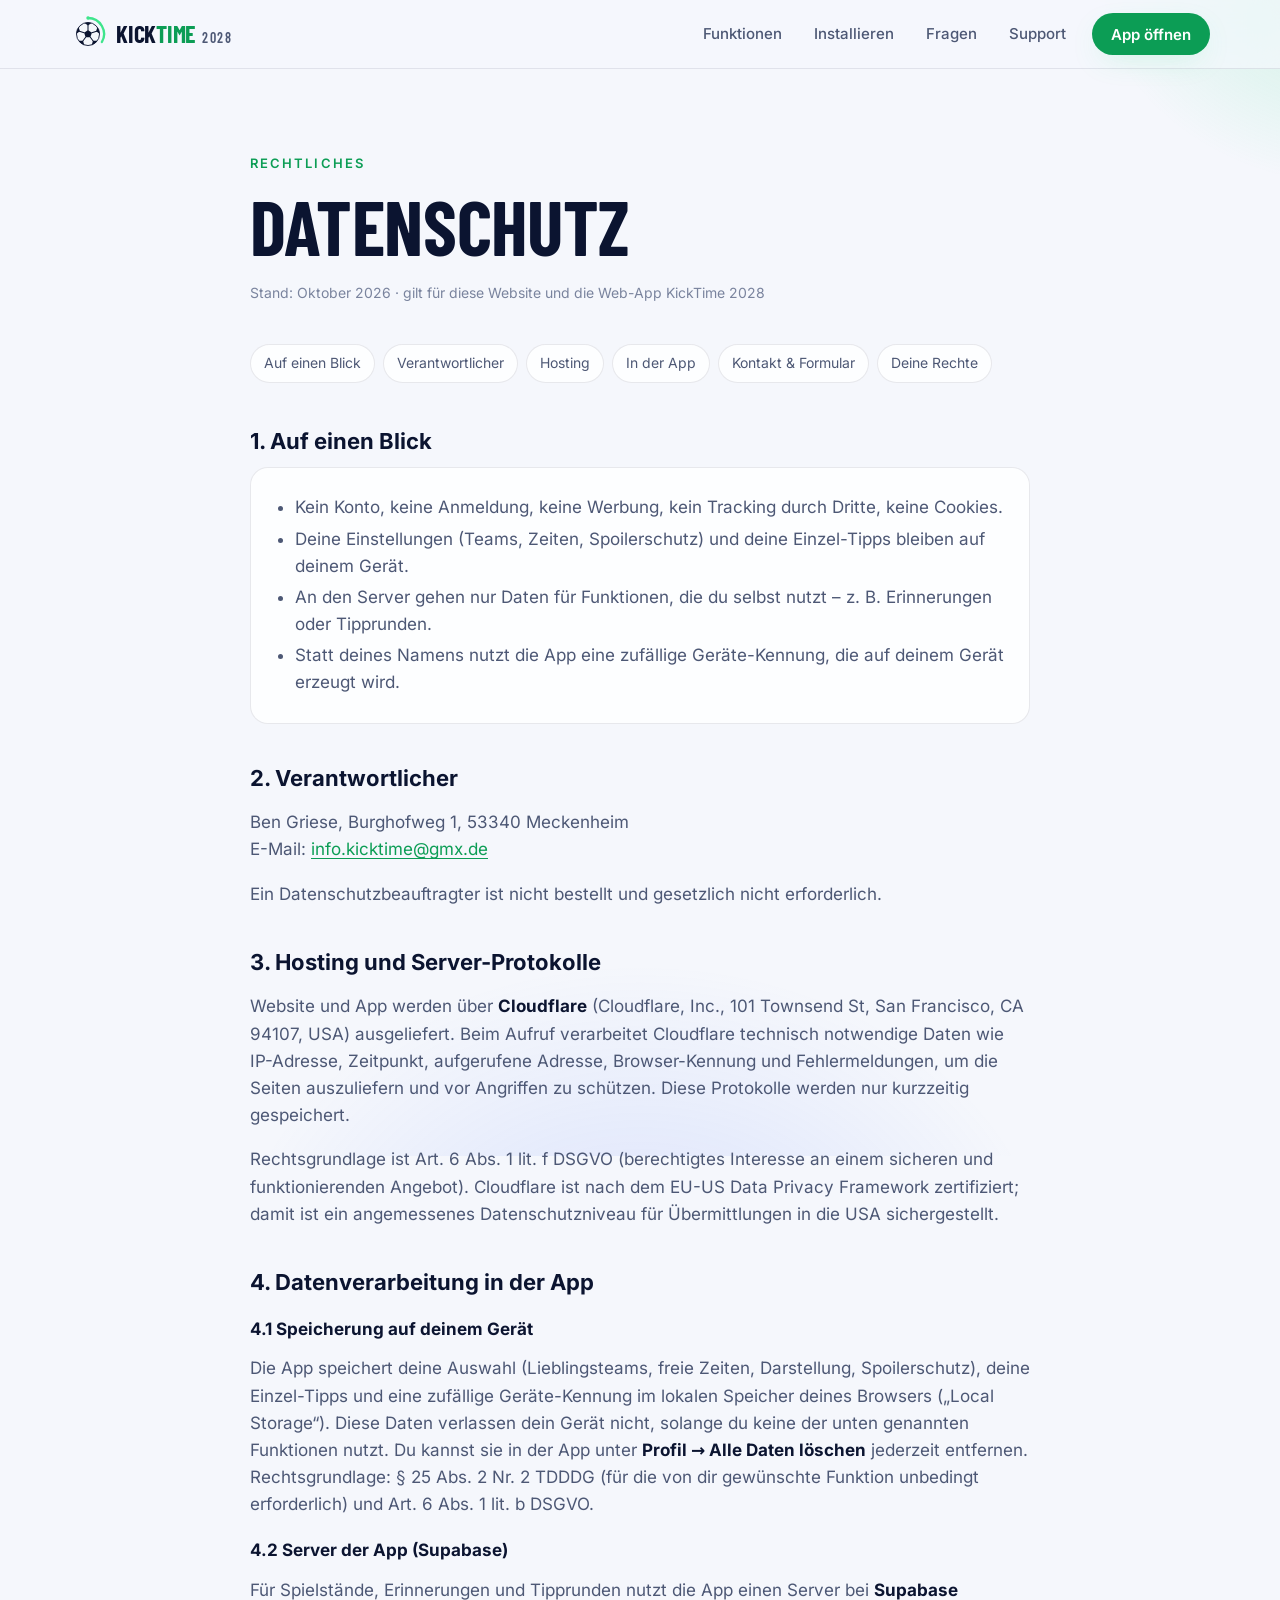
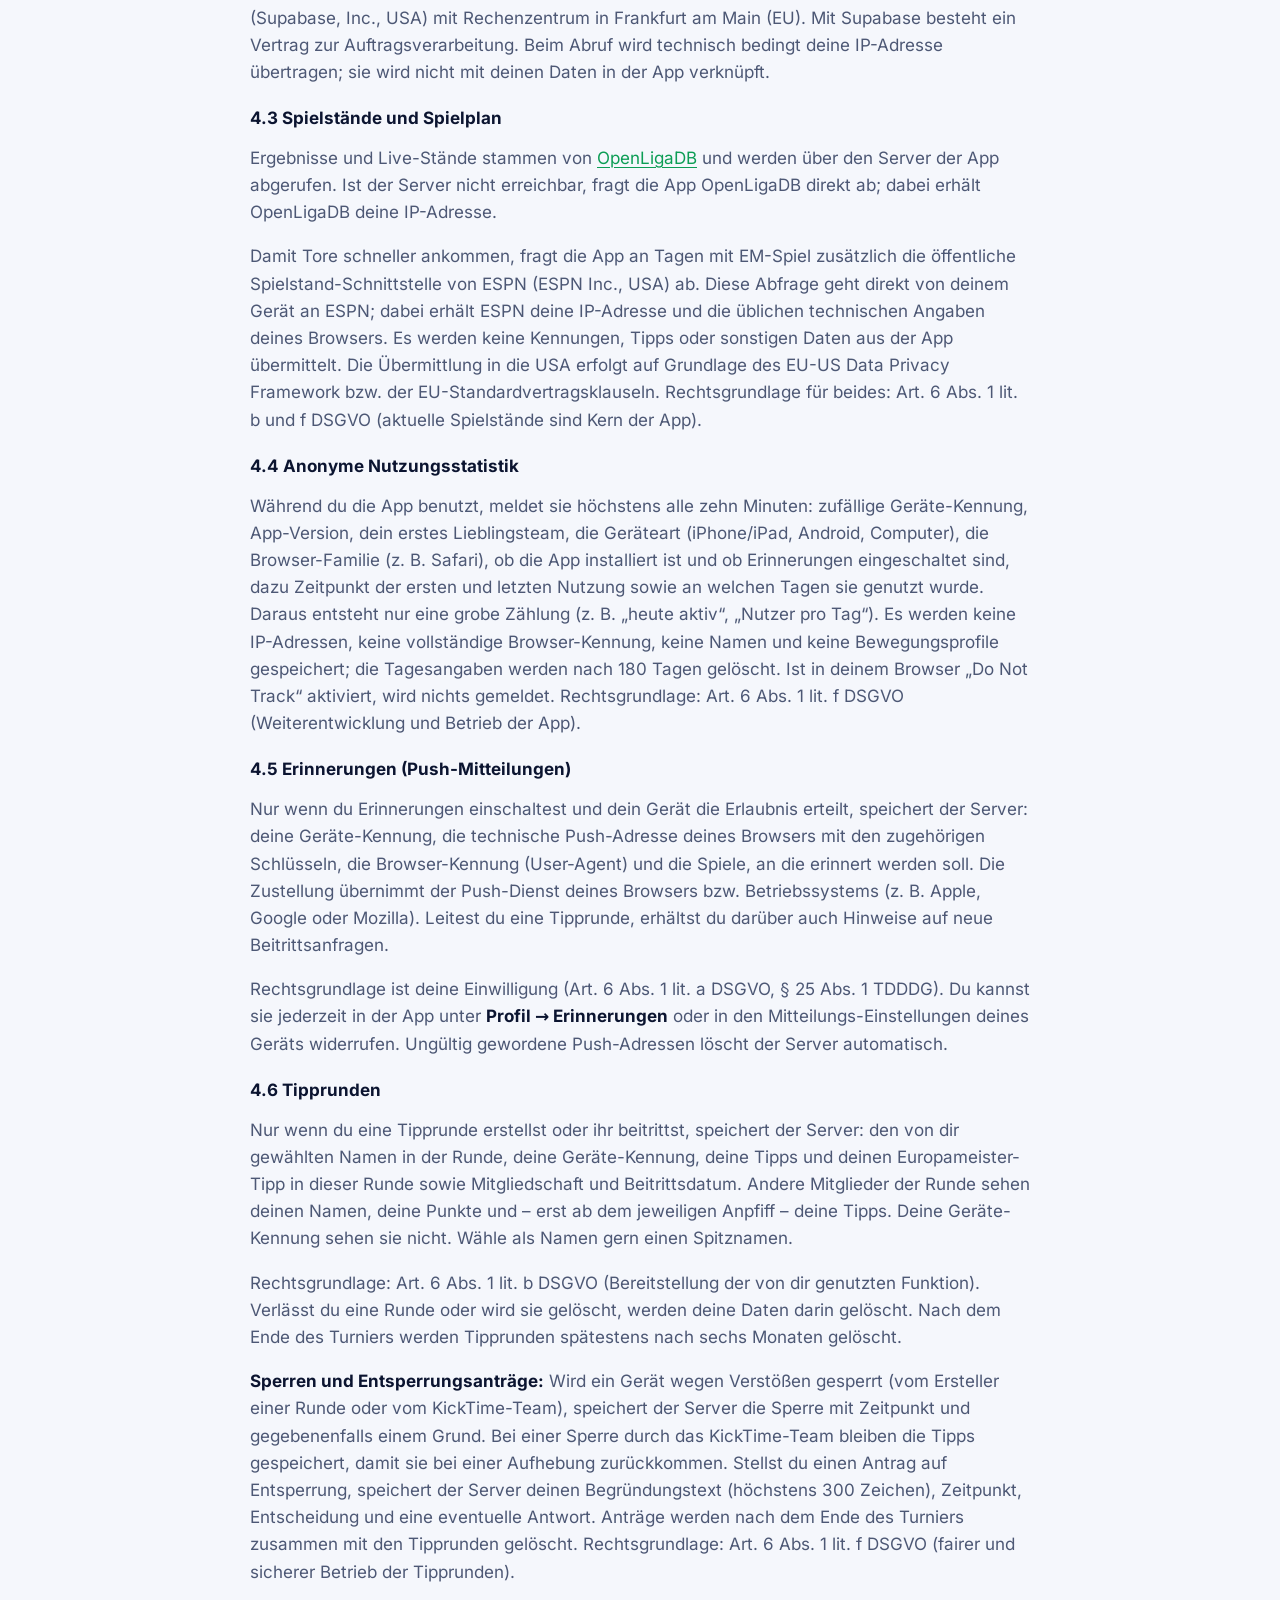
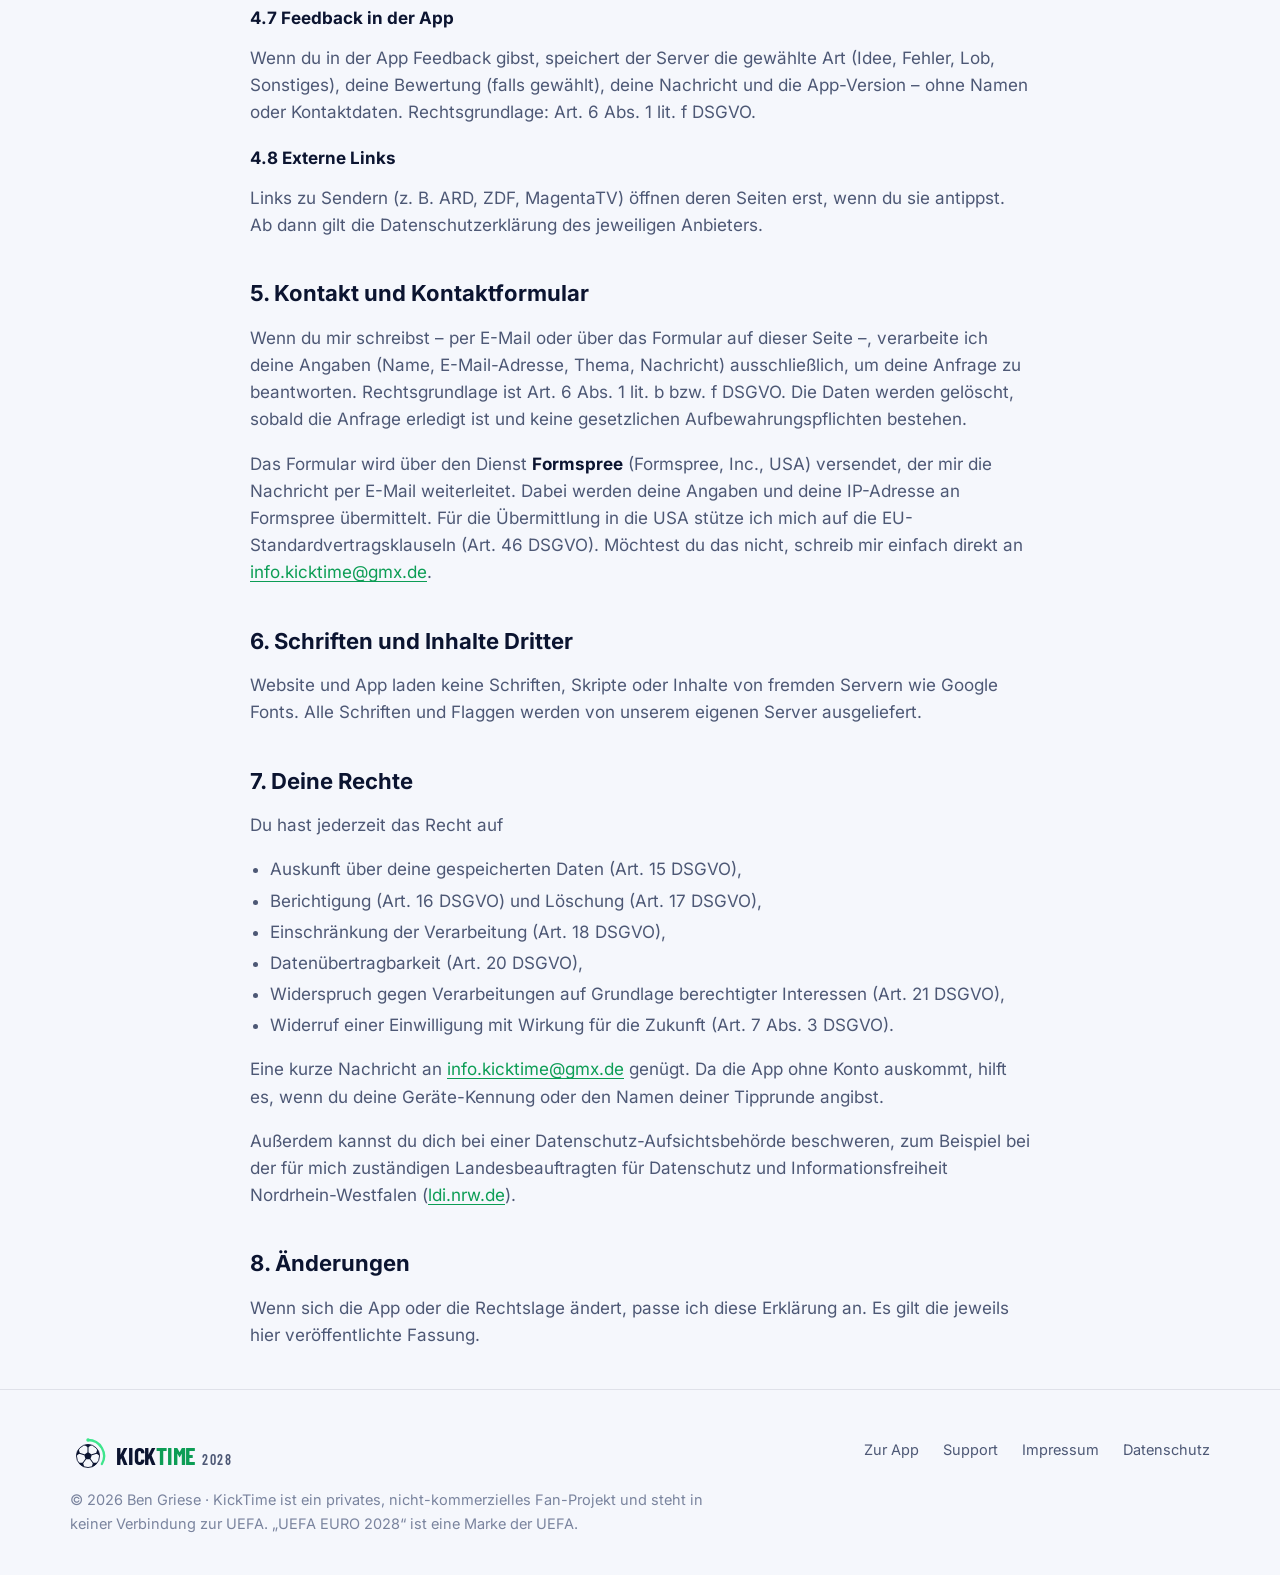
==== commit 6d5b060e: "Impressum/Datenschutz: Telefonnummer entfernt, Kontaktformular verlinkt Für die schnelle Kontaktaufn" ====
--- a/datenschutz.html
+++ b/datenschutz.html
@@ -68,7 +68,7 @@
         <h2 id="verantwortlich">2. Verantwortlicher</h2>
         <p>
           Ben Griese, Burghofweg 1, 53340 Meckenheim<br />
-          E-Mail: <a href="mailto:info.kicktime@gmx.de">info.kicktime@gmx.de</a> · Telefon: +49 173 2314900
+          E-Mail: <a href="mailto:info.kicktime@gmx.de">info.kicktime@gmx.de</a>
         </p>
         <p>Ein Datenschutzbeauftragter ist nicht bestellt und gesetzlich nicht erforderlich.</p>
 
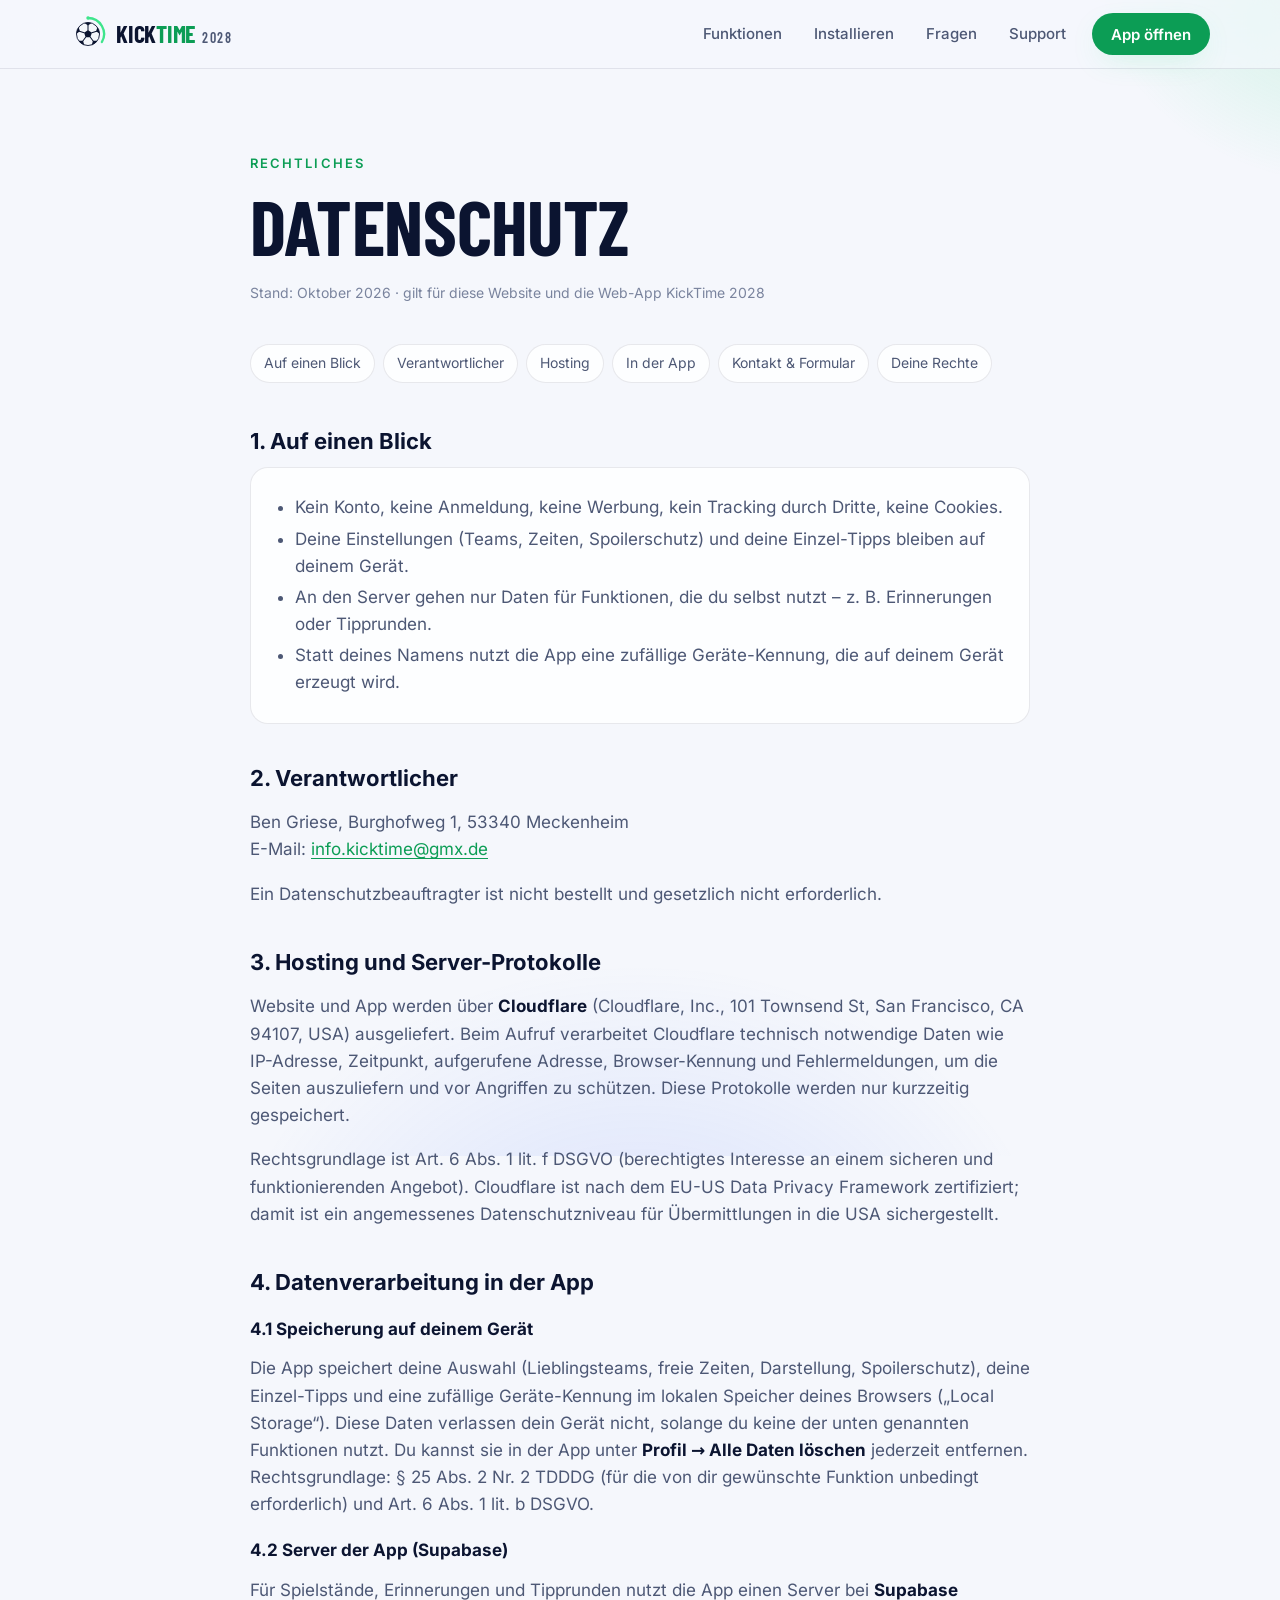
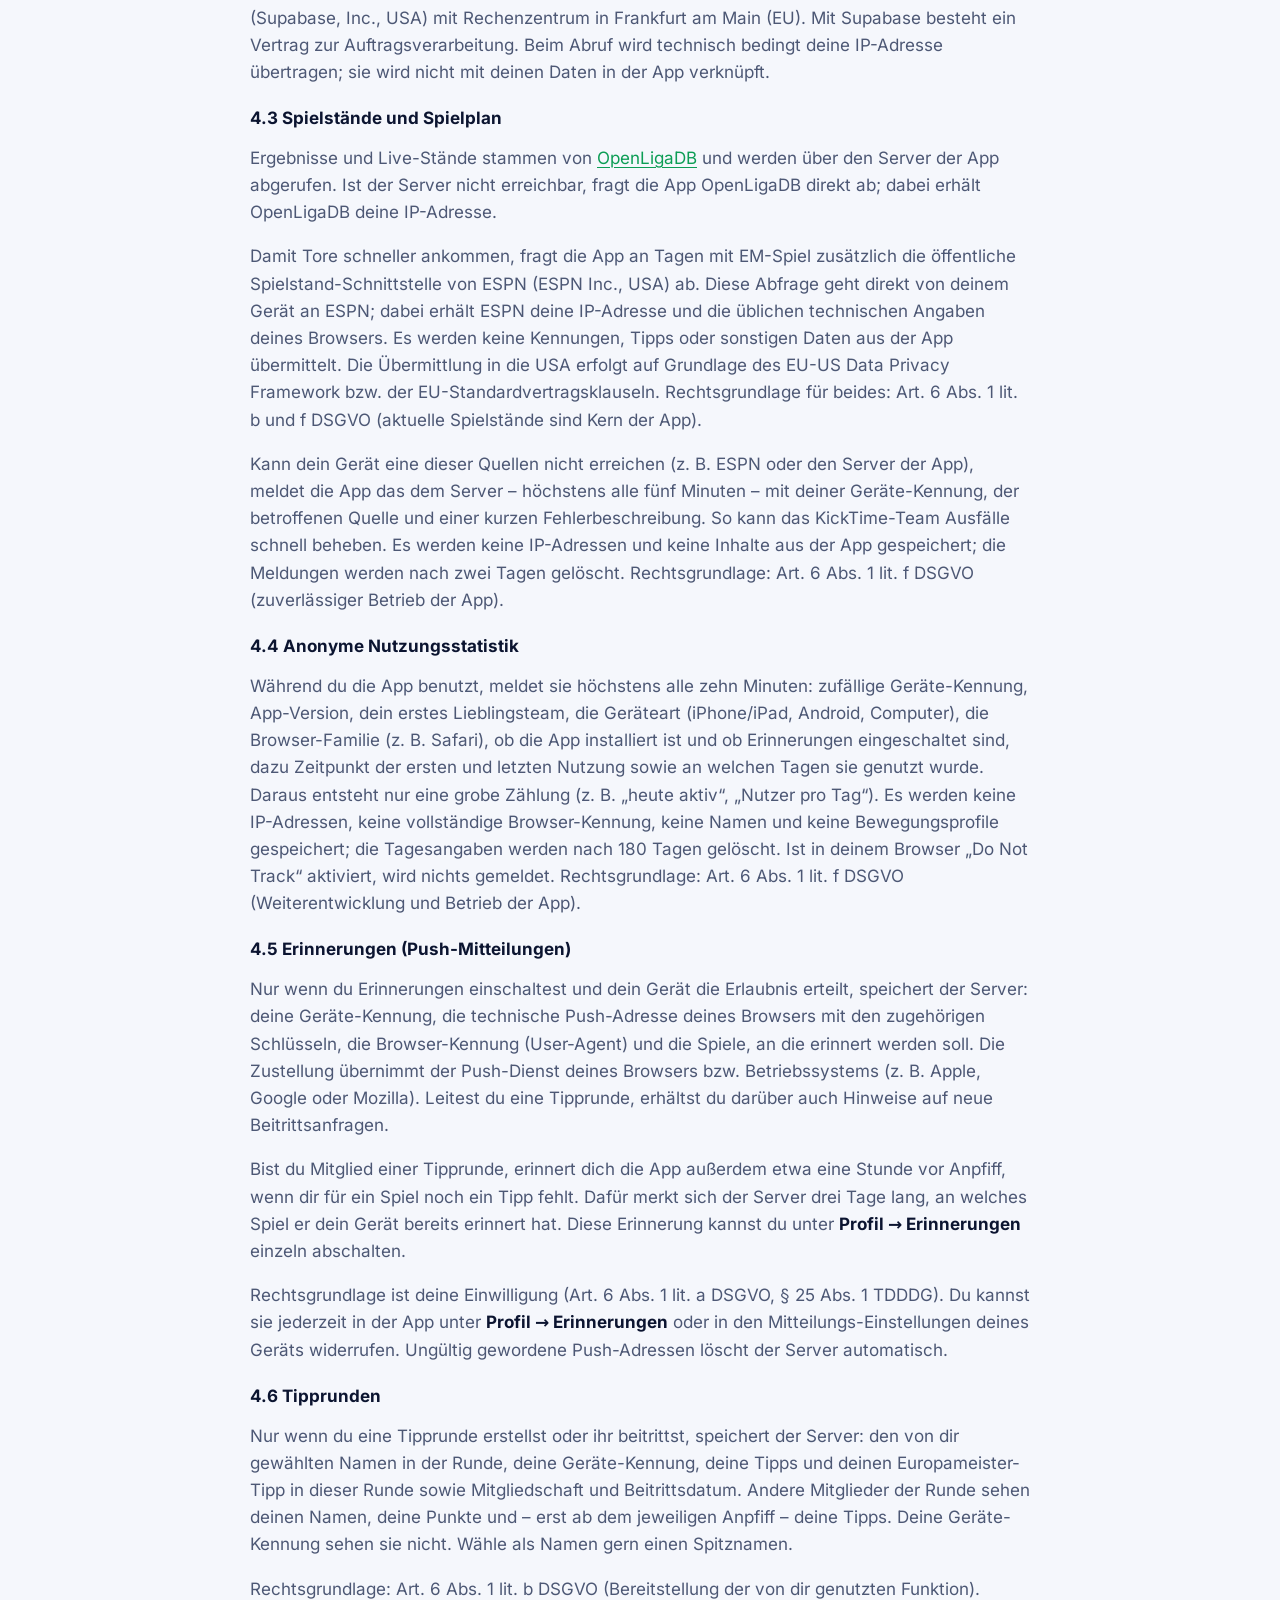
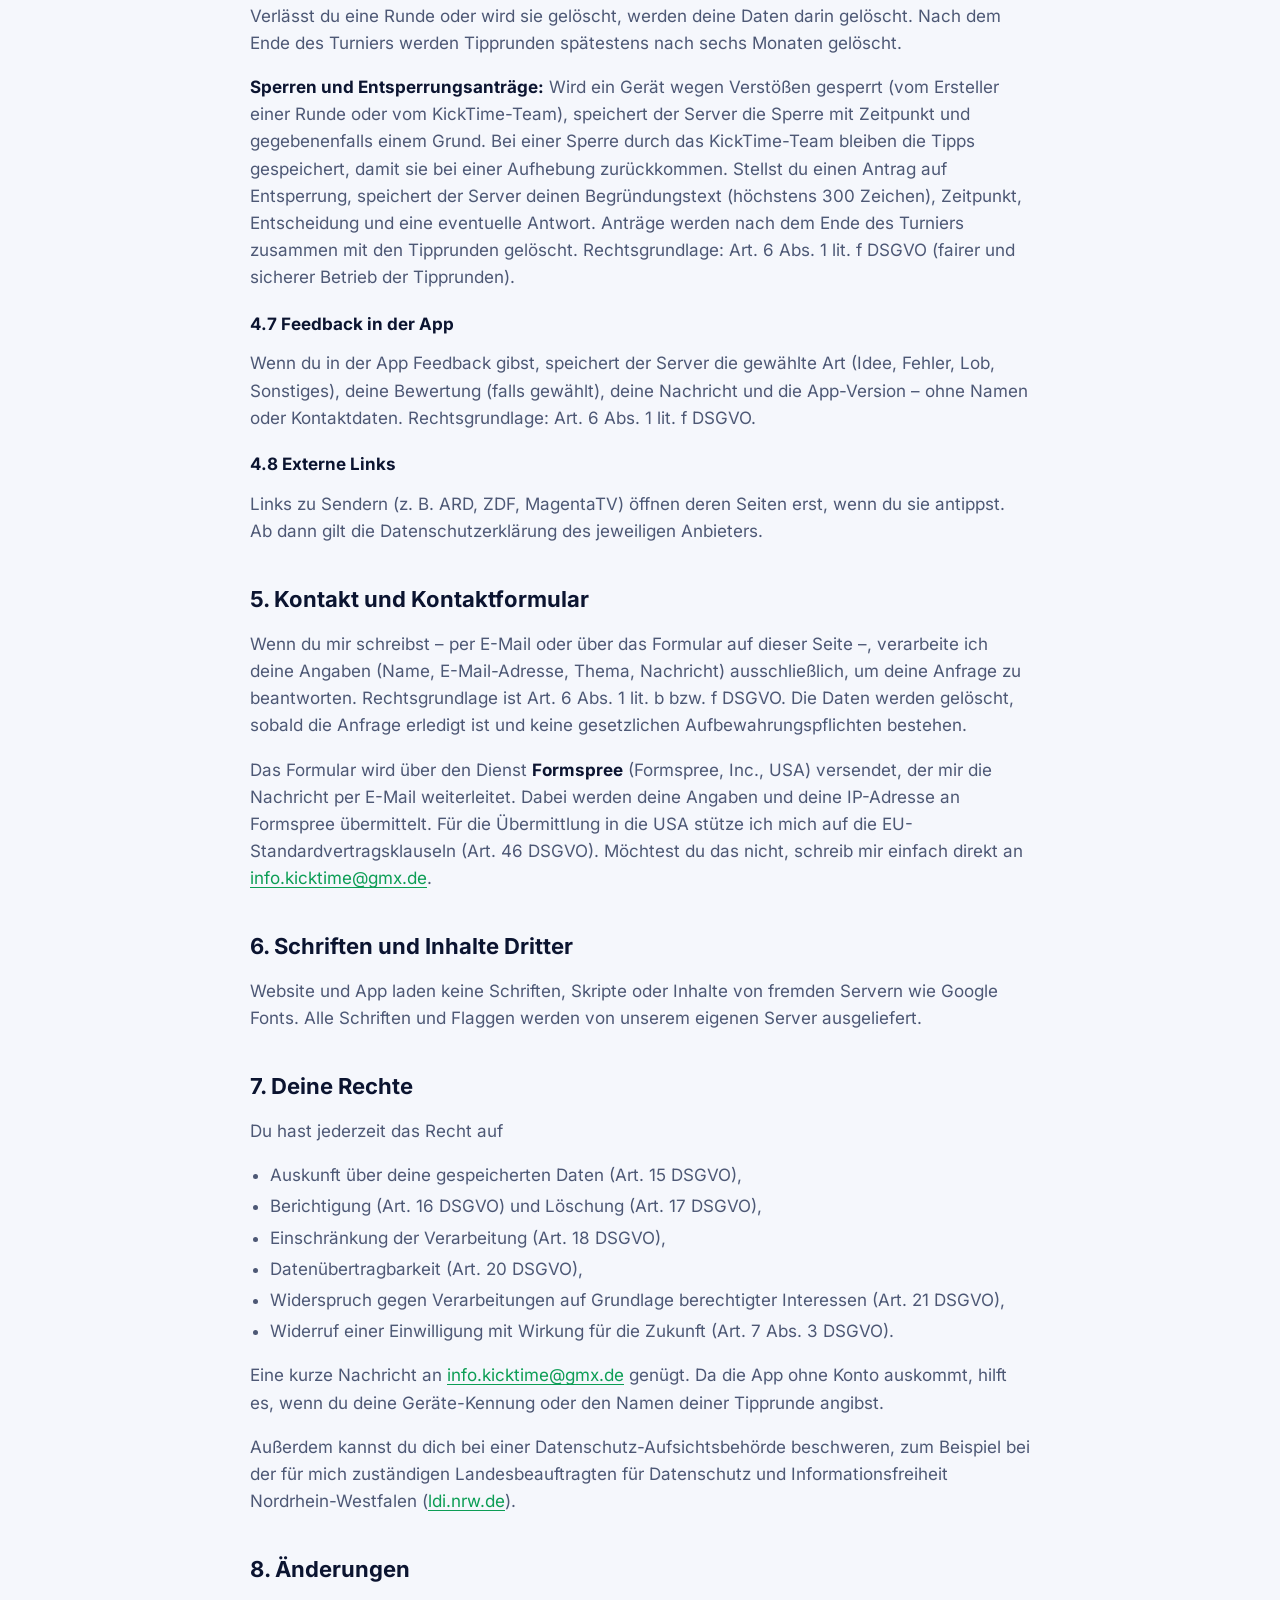
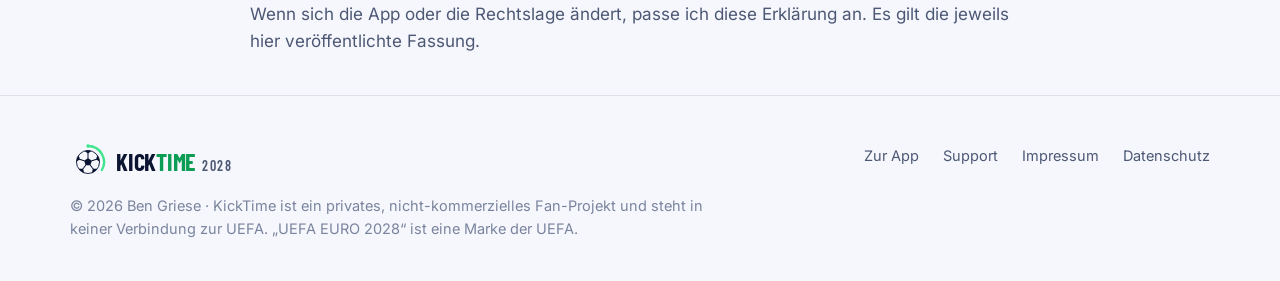
==== commit c33f082d: "App-Links auf die echte Adresse, Datenschutz: Tipp-Erinnerung und Ausfall-Meldungen - „App öffnen“/„" ====
--- a/datenschutz.html
+++ b/datenschutz.html
@@ -35,7 +35,7 @@
           <a href="./#installieren">Installieren</a>
           <a href="./#fragen">Fragen</a>
           <a href="./#support">Support</a>
-          <a class="btn btn-primary btn-sm" href="https://app.kicktime2028.de">App öffnen</a>
+          <a class="btn btn-primary btn-sm" href="https://kicktime2028.ben-online35.workers.dev">App öffnen</a>
         </nav>
       </div>
     </header>
@@ -120,6 +120,14 @@
           Übermittlung in die USA erfolgt auf Grundlage des EU-US Data Privacy Framework bzw. der
           EU-Standardvertragsklauseln. Rechtsgrundlage für beides: Art. 6 Abs. 1 lit. b und f DSGVO
           (aktuelle Spielstände sind Kern der App).
+        </p>
+        <p>
+          Kann dein Gerät eine dieser Quellen nicht erreichen (z.&nbsp;B. ESPN oder den Server der
+          App), meldet die App das dem Server – höchstens alle fünf Minuten – mit deiner
+          Geräte-Kennung, der betroffenen Quelle und einer kurzen Fehlerbeschreibung. So kann das
+          KickTime-Team Ausfälle schnell beheben. Es werden keine IP-Adressen und keine Inhalte aus
+          der App gespeichert; die Meldungen werden nach zwei Tagen gelöscht. Rechtsgrundlage: Art. 6
+          Abs. 1 lit. f DSGVO (zuverlässiger Betrieb der App).
         </p>
 
         <h3>4.4 Anonyme Nutzungsstatistik</h3>
@@ -146,6 +154,12 @@
           Beitrittsanfragen.
         </p>
         <p>
+          Bist du Mitglied einer Tipprunde, erinnert dich die App außerdem etwa eine Stunde vor
+          Anpfiff, wenn dir für ein Spiel noch ein Tipp fehlt. Dafür merkt sich der Server drei Tage
+          lang, an welches Spiel er dein Gerät bereits erinnert hat. Diese Erinnerung kannst du unter
+          <strong>Profil → Erinnerungen</strong> einzeln abschalten.
+        </p>
+        <p>
           Rechtsgrundlage ist deine Einwilligung (Art. 6 Abs. 1 lit. a DSGVO, § 25 Abs. 1 TDDDG). Du
           kannst sie jederzeit in der App unter <strong>Profil → Erinnerungen</strong> oder in den
           Mitteilungs-Einstellungen deines Geräts widerrufen. Ungültig gewordene Push-Adressen löscht
@@ -247,7 +261,7 @@
             <span class="wordmark">Kick<b>Time</b><small>2028</small></span>
           </a>
           <nav class="footer-links" aria-label="Rechtliches">
-            <a href="https://app.kicktime2028.de">Zur App</a>
+            <a href="https://kicktime2028.ben-online35.workers.dev">Zur App</a>
             <a href="./#support">Support</a>
             <a href="impressum.html">Impressum</a>
             <a href="datenschutz.html">Datenschutz</a>
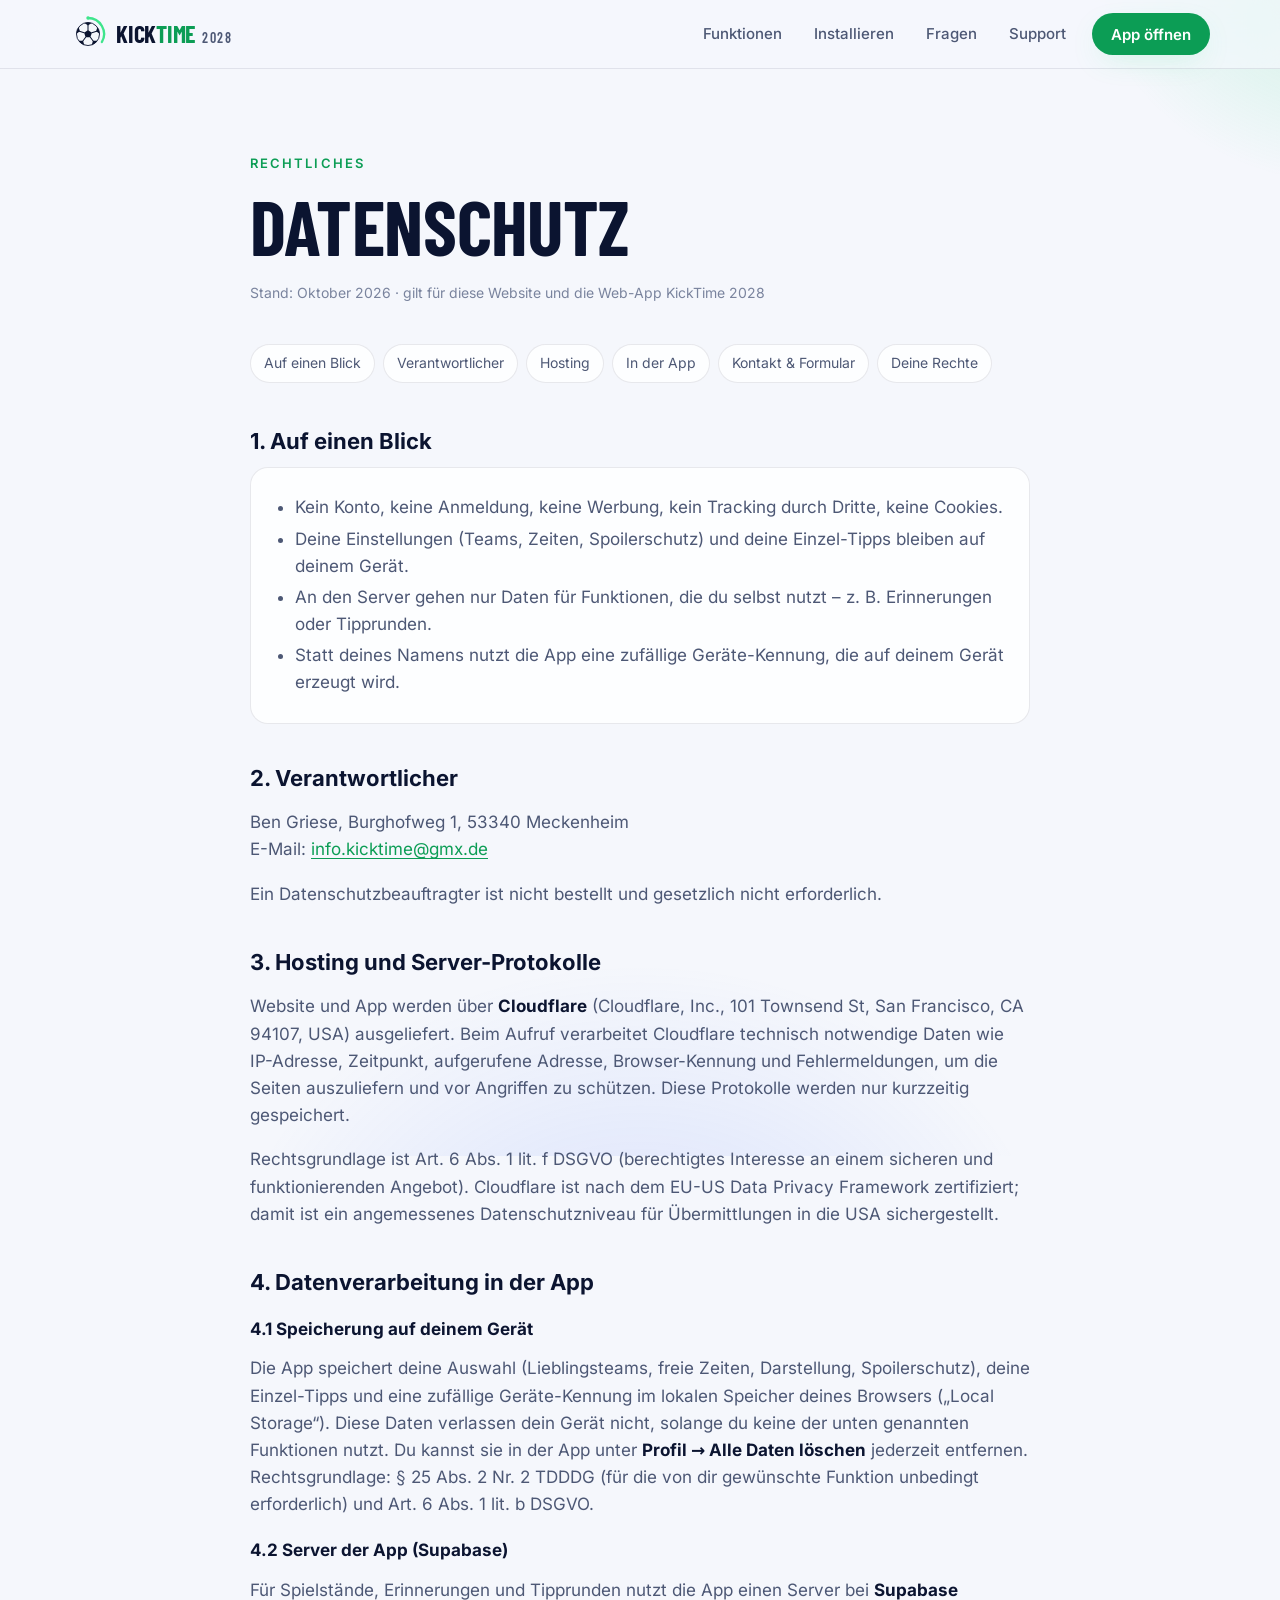
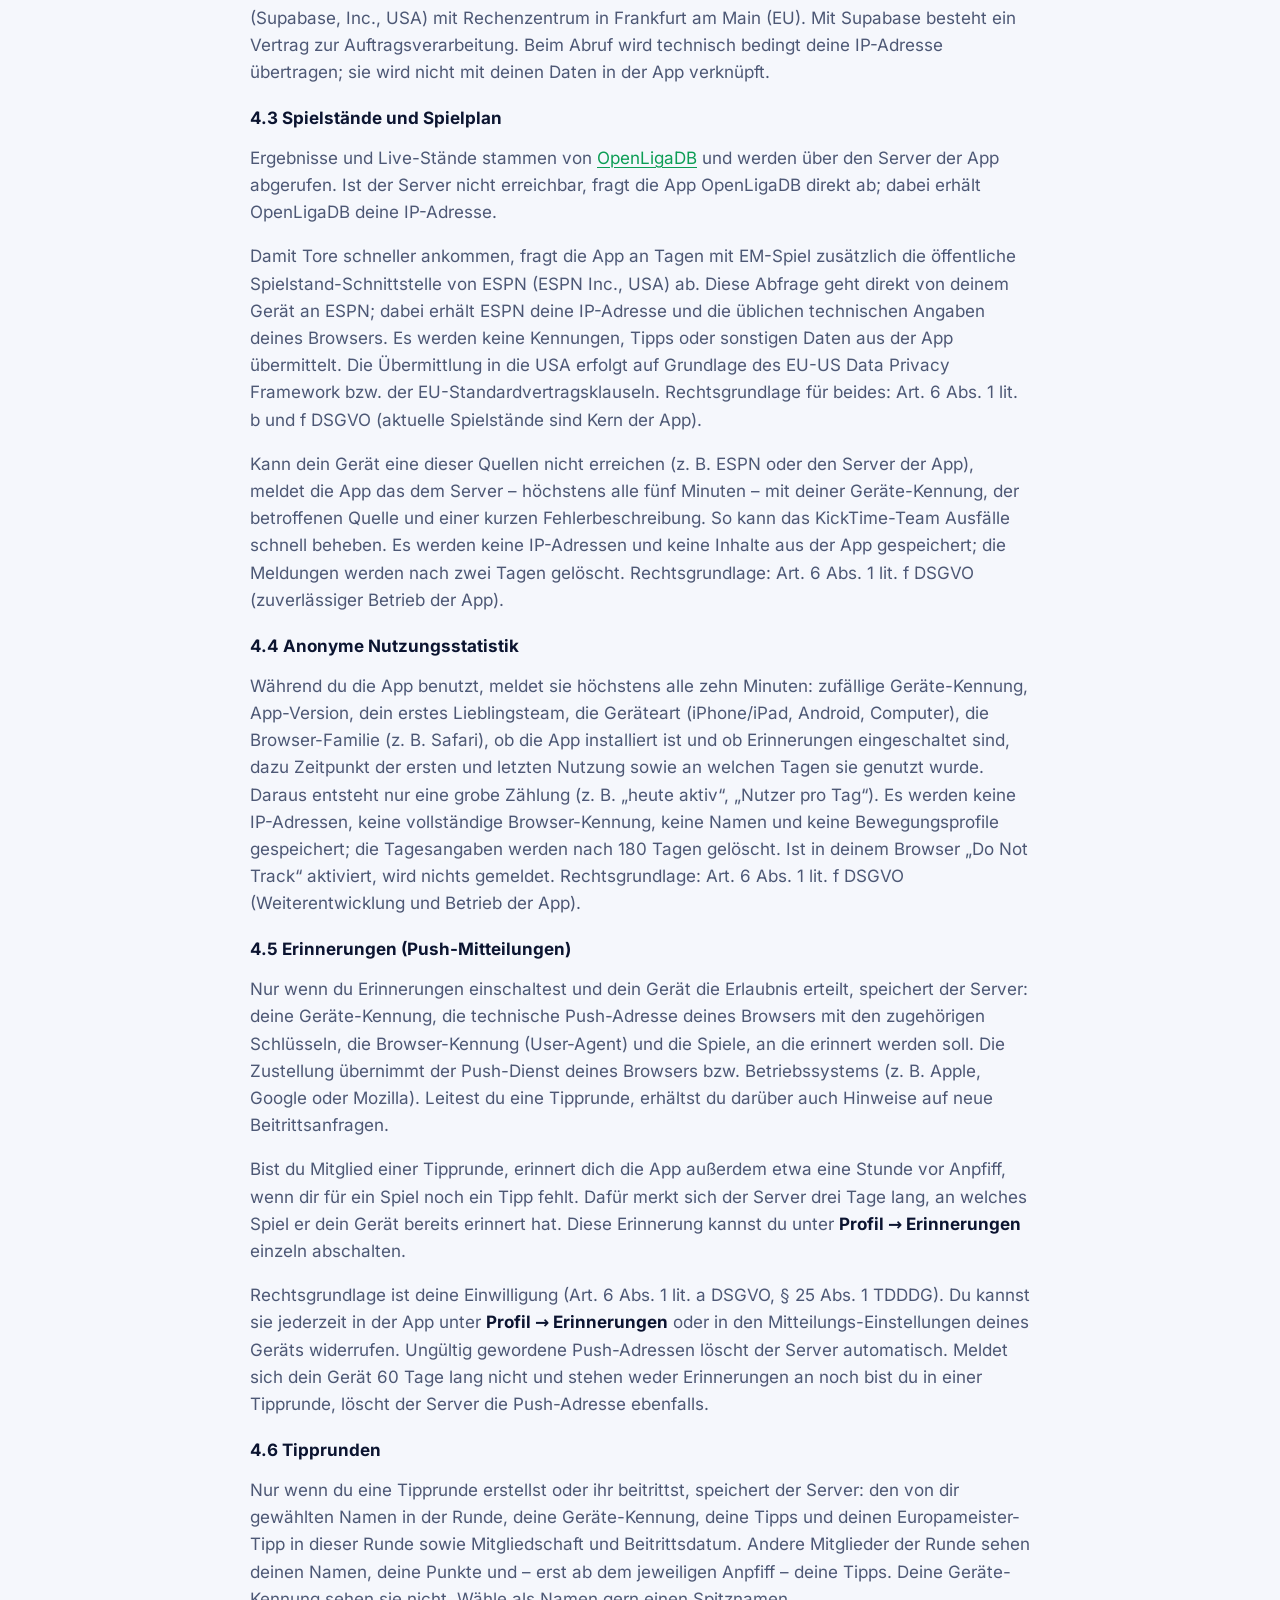
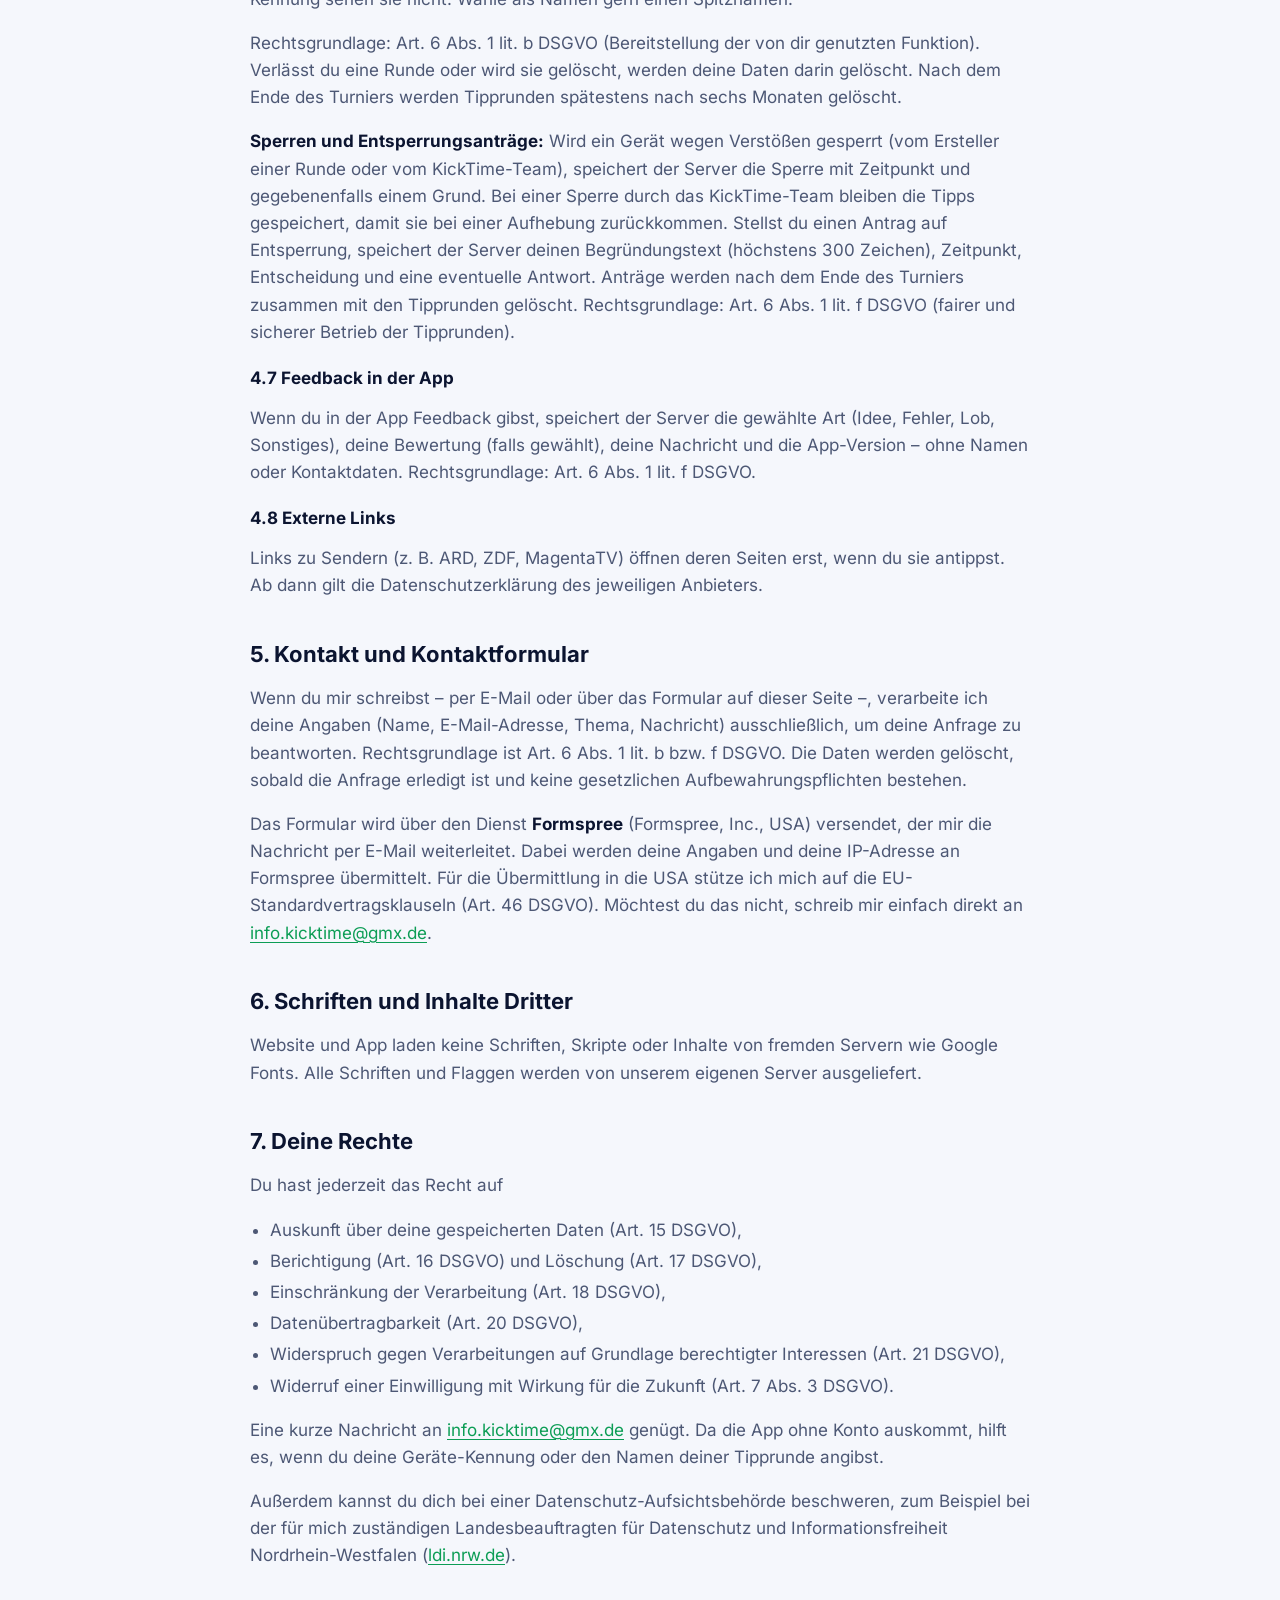
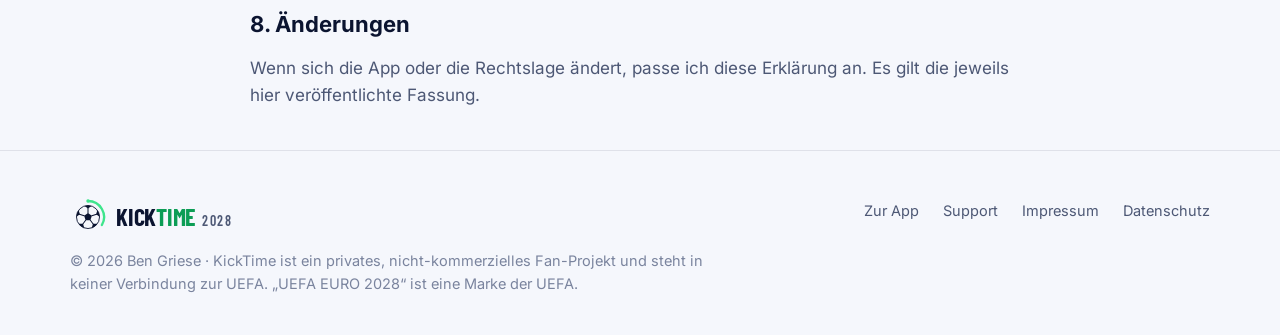
==== commit d19e749d: "Datenschutz 4.5: ungenutzte Push-Adressen werden nach 60 Tagen gelöscht Passend zu KickTime 2.14.0 (" ====
--- a/datenschutz.html
+++ b/datenschutz.html
@@ -163,7 +163,8 @@
           Rechtsgrundlage ist deine Einwilligung (Art. 6 Abs. 1 lit. a DSGVO, § 25 Abs. 1 TDDDG). Du
           kannst sie jederzeit in der App unter <strong>Profil → Erinnerungen</strong> oder in den
           Mitteilungs-Einstellungen deines Geräts widerrufen. Ungültig gewordene Push-Adressen löscht
-          der Server automatisch.
+          der Server automatisch. Meldet sich dein Gerät 60 Tage lang nicht und stehen weder
+          Erinnerungen an noch bist du in einer Tipprunde, löscht der Server die Push-Adresse ebenfalls.
         </p>
 
         <h3>4.6 Tipprunden</h3>
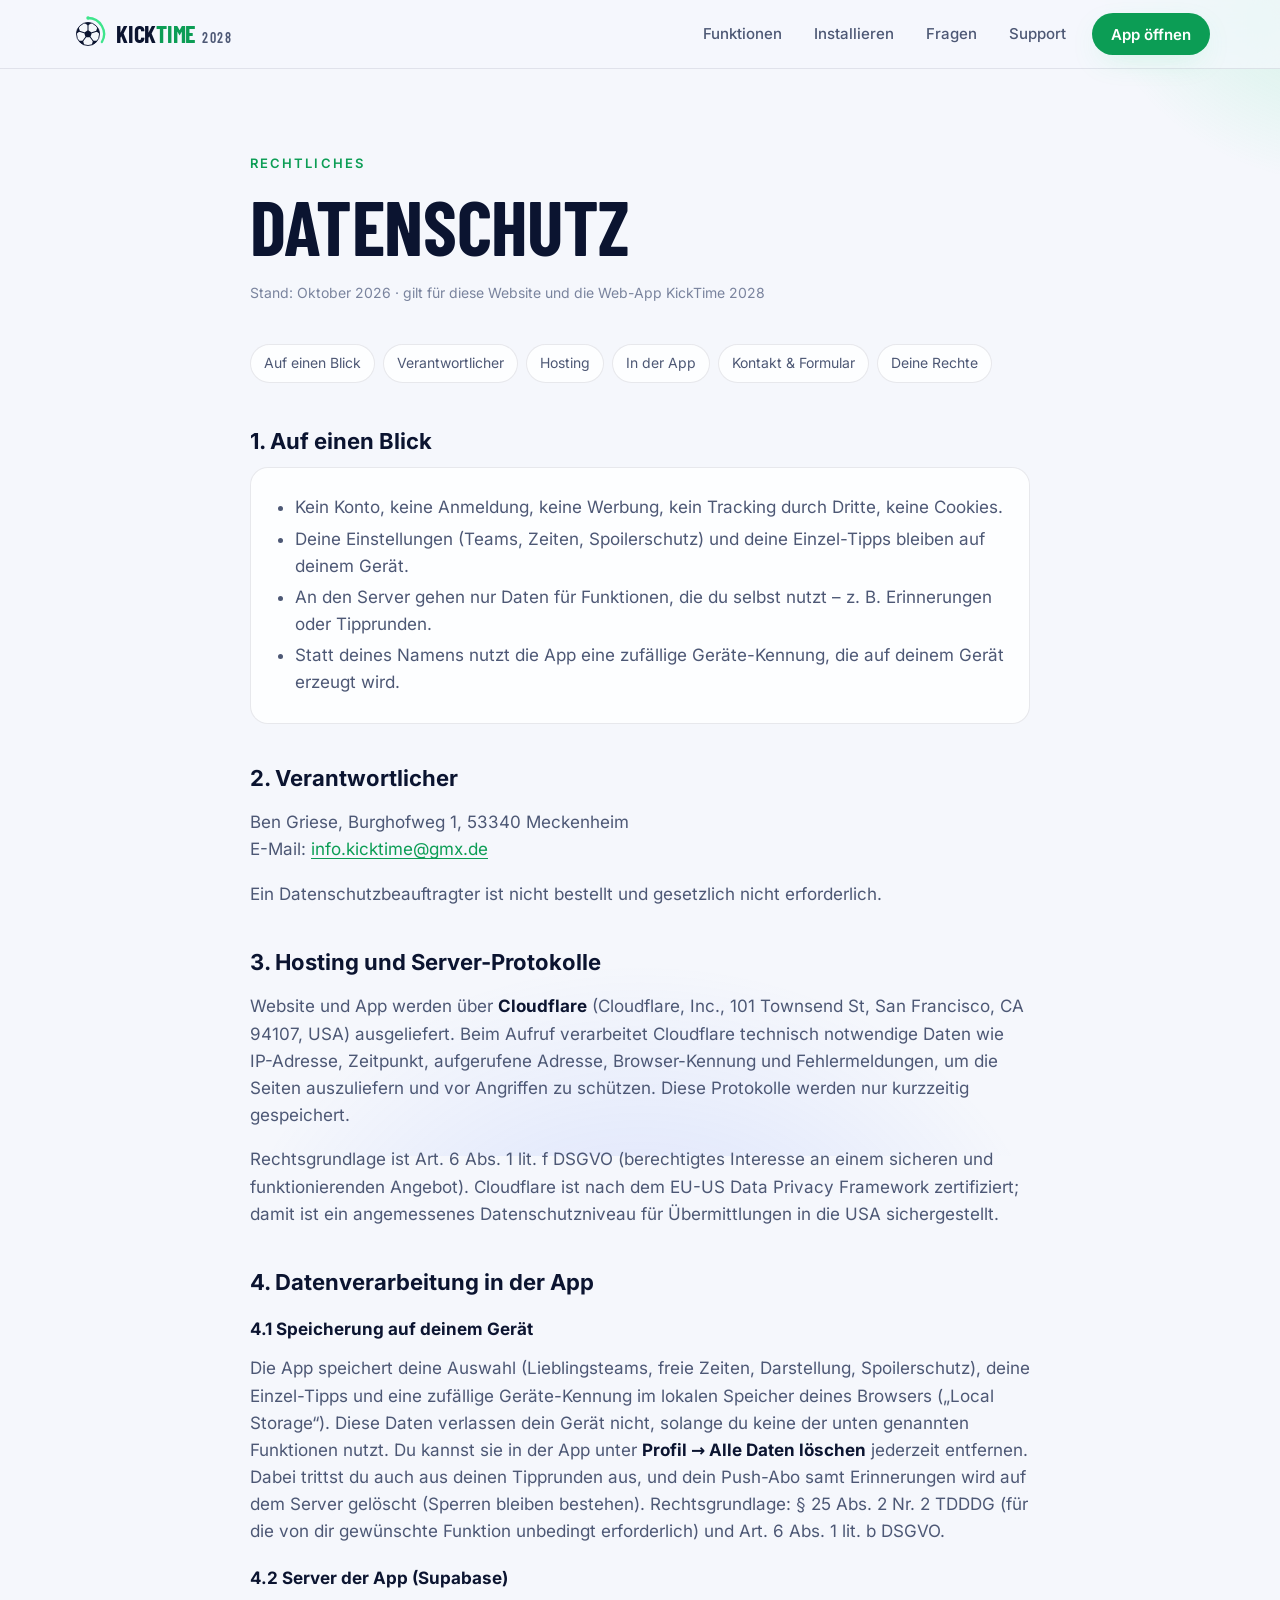
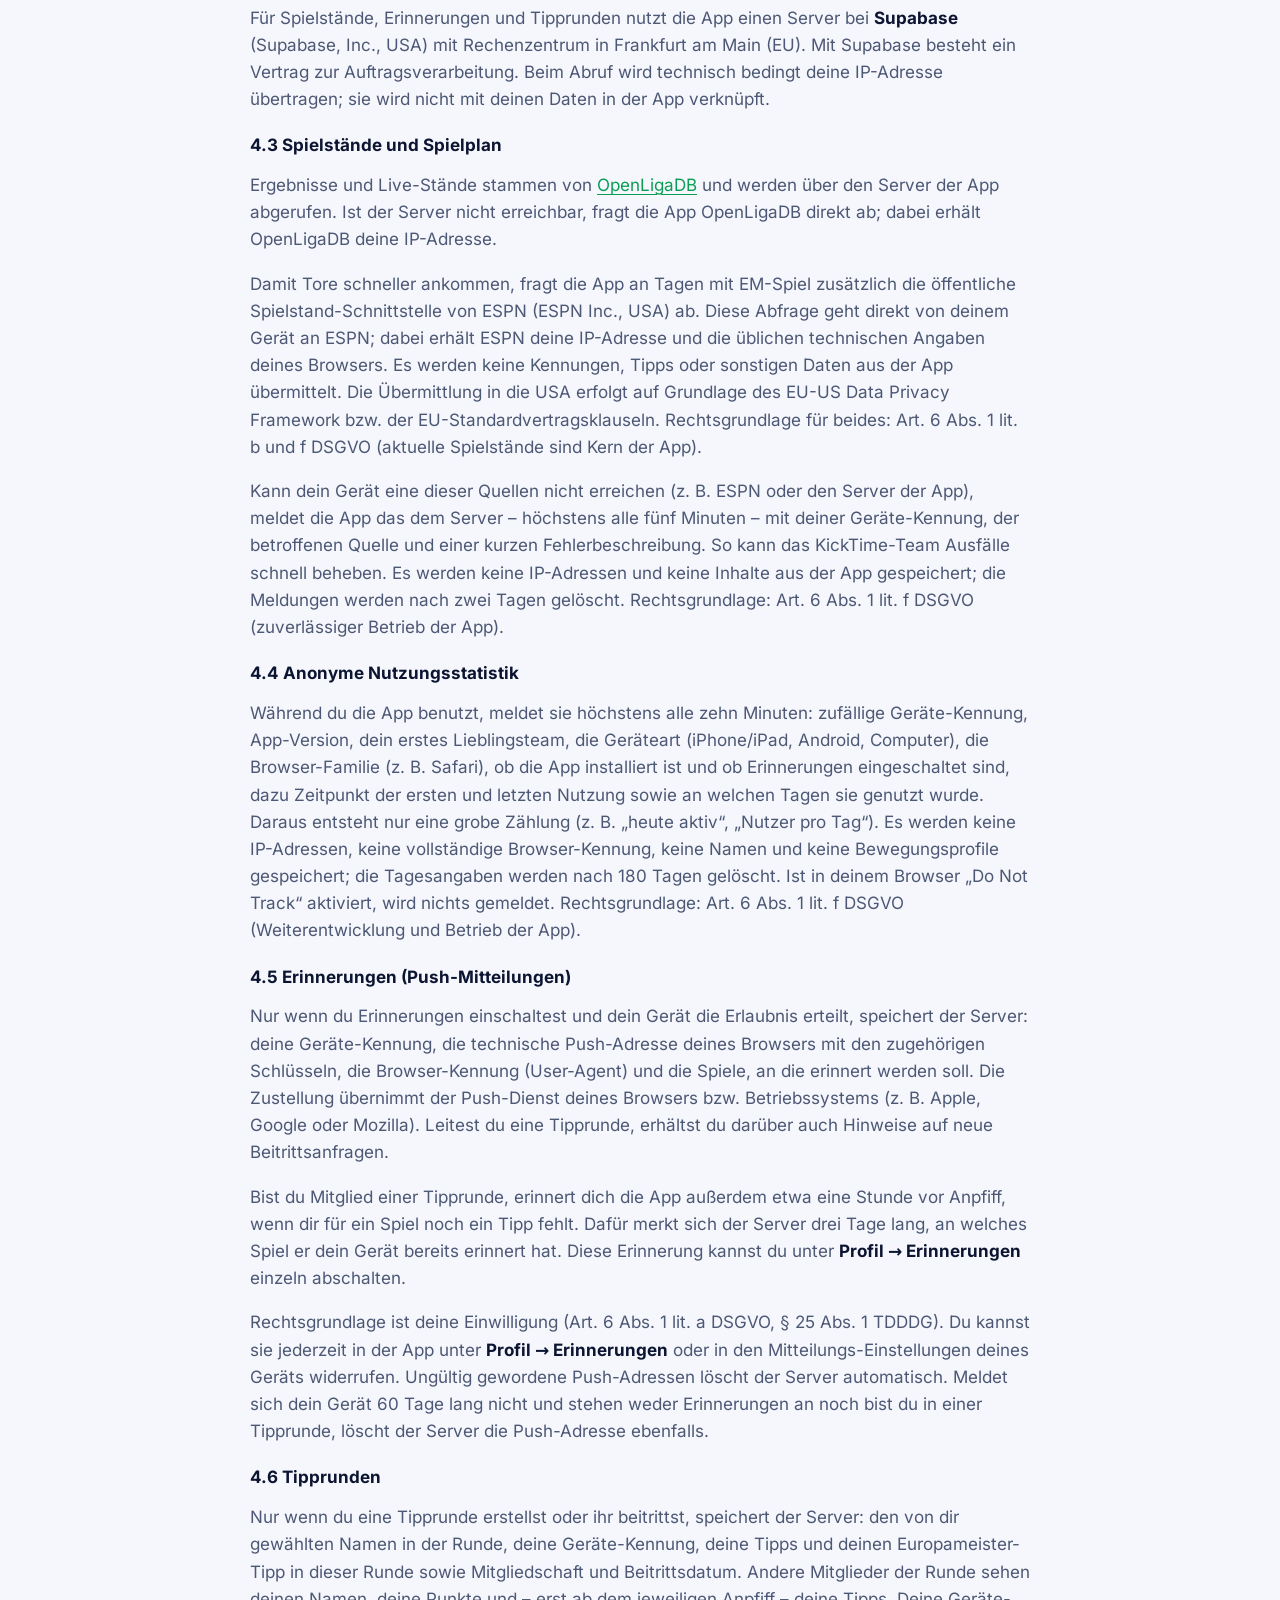
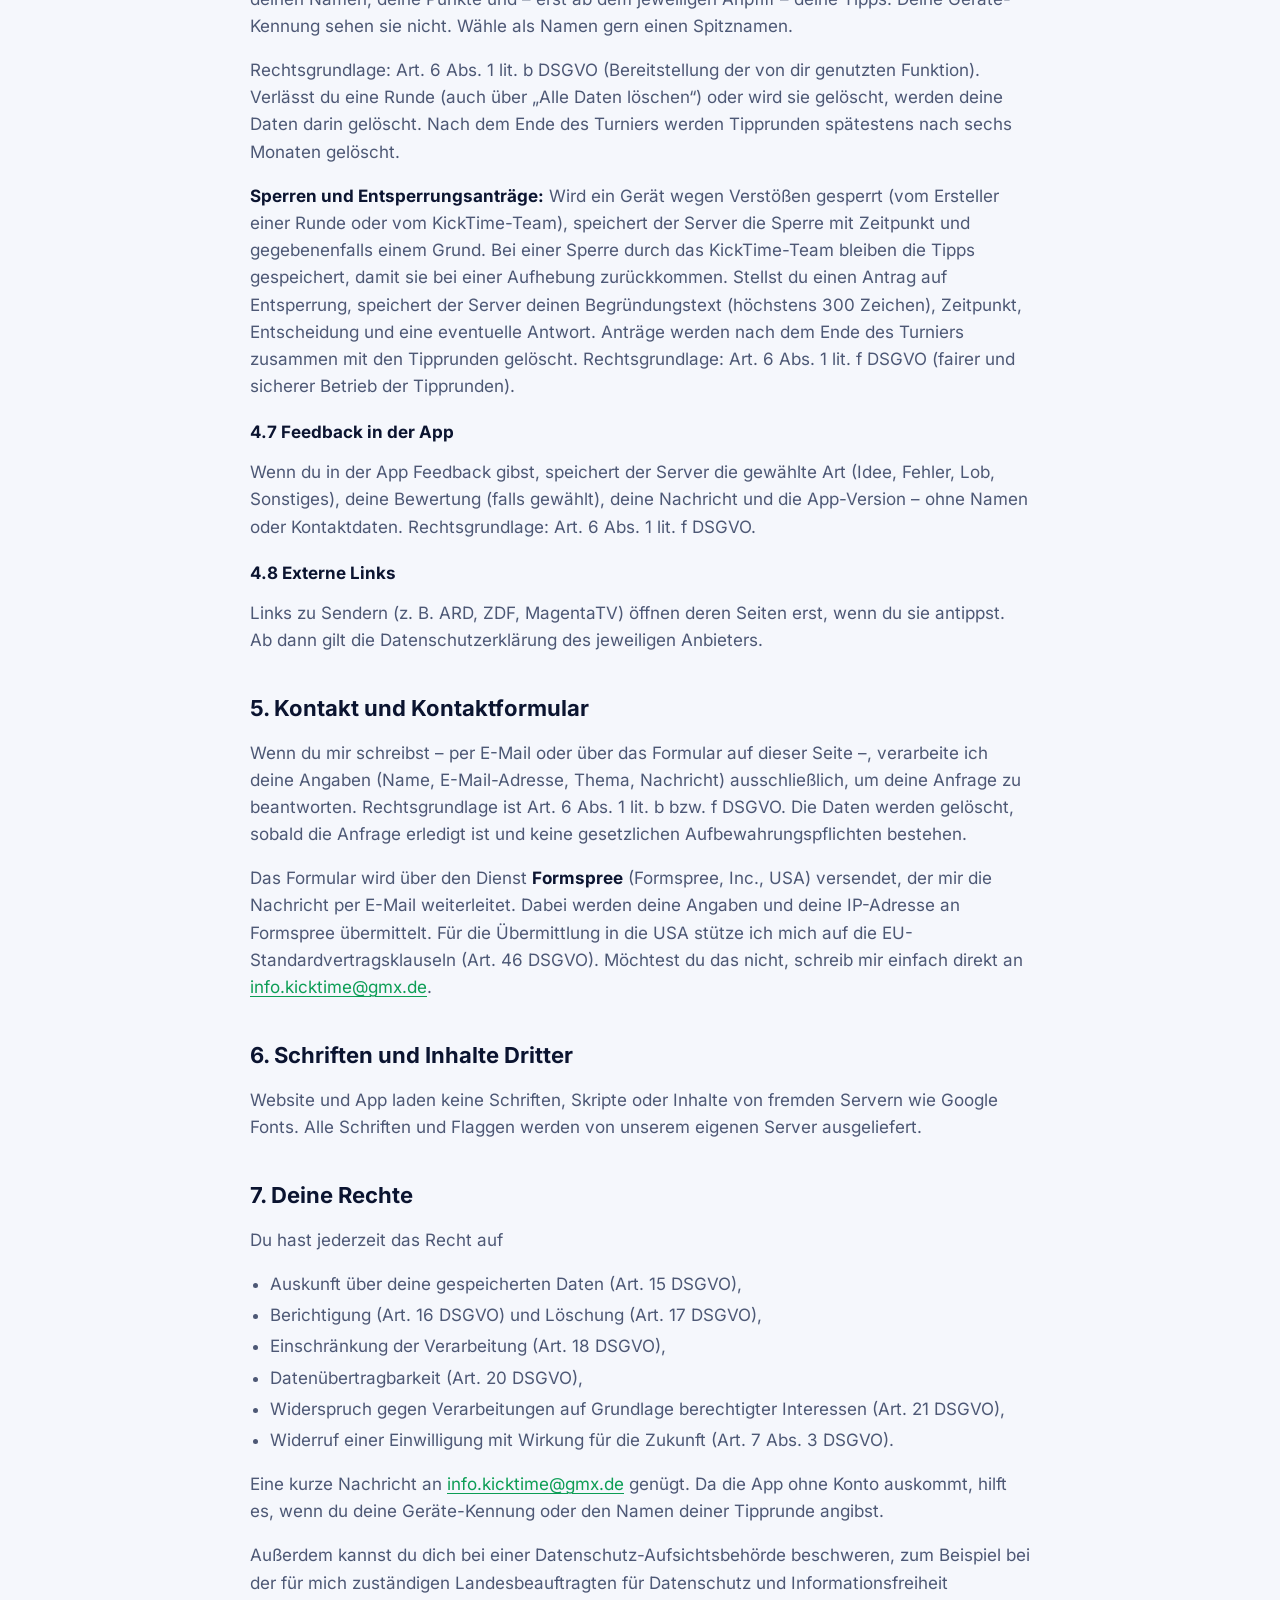
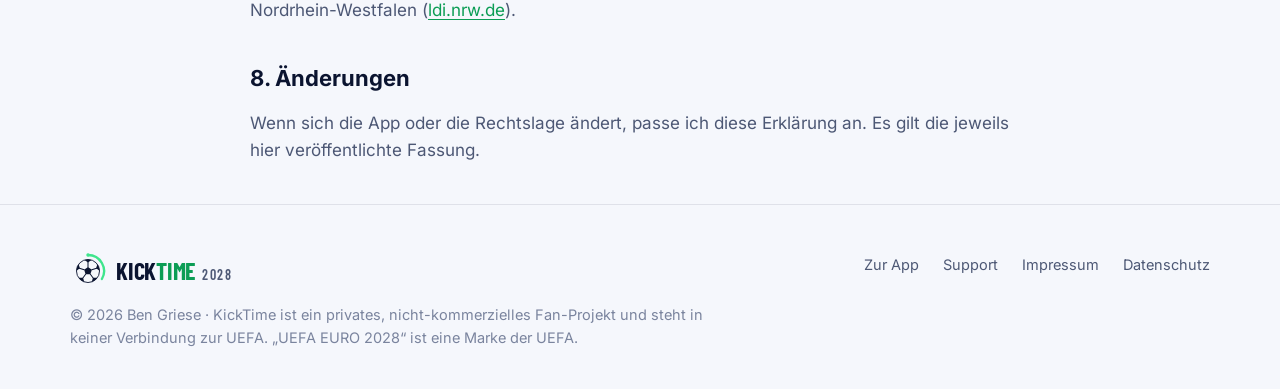
==== commit 465018ee: "Datenschutz: „Alle Daten löschen“ räumt jetzt auch den Server auf Passend zu KickTime 2.17.0: Beim L" ====
--- a/datenschutz.html
+++ b/datenschutz.html
@@ -1,4 +1,4 @@
-<!doctype html>
+<!doctype html> 
 <html lang="de" class="no-js">
   <head>
     <meta charset="utf-8" />
@@ -94,8 +94,10 @@
           deine Einzel-Tipps und eine zufällige Geräte-Kennung im lokalen Speicher deines Browsers
           („Local Storage“). Diese Daten verlassen dein Gerät nicht, solange du keine der unten
           genannten Funktionen nutzt. Du kannst sie in der App unter <strong>Profil → Alle Daten löschen</strong>
-          jederzeit entfernen. Rechtsgrundlage: § 25 Abs. 2 Nr. 2 TDDDG (für die von dir gewünschte
-          Funktion unbedingt erforderlich) und Art. 6 Abs. 1 lit. b DSGVO.
+          jederzeit entfernen. Dabei trittst du auch aus deinen Tipprunden aus, und dein Push-Abo samt
+          Erinnerungen wird auf dem Server gelöscht (Sperren bleiben bestehen). Rechtsgrundlage: § 25
+          Abs. 2 Nr. 2 TDDDG (für die von dir gewünschte Funktion unbedingt erforderlich) und Art. 6
+          Abs. 1 lit. b DSGVO.
         </p>
 
         <h3>4.2 Server der App (Supabase)</h3>
@@ -177,8 +179,9 @@
         </p>
         <p>
           Rechtsgrundlage: Art. 6 Abs. 1 lit. b DSGVO (Bereitstellung der von dir genutzten Funktion).
-          Verlässt du eine Runde oder wird sie gelöscht, werden deine Daten darin gelöscht. Nach dem
-          Ende des Turniers werden Tipprunden spätestens nach sechs Monaten gelöscht.
+          Verlässt du eine Runde (auch über „Alle Daten löschen“) oder wird sie gelöscht, werden deine
+          Daten darin gelöscht. Nach dem Ende des Turniers werden Tipprunden spätestens nach sechs
+          Monaten gelöscht.
         </p>
         <p>
           <strong>Sperren und Entsperrungsanträge:</strong> Wird ein Gerät wegen Verstößen gesperrt
